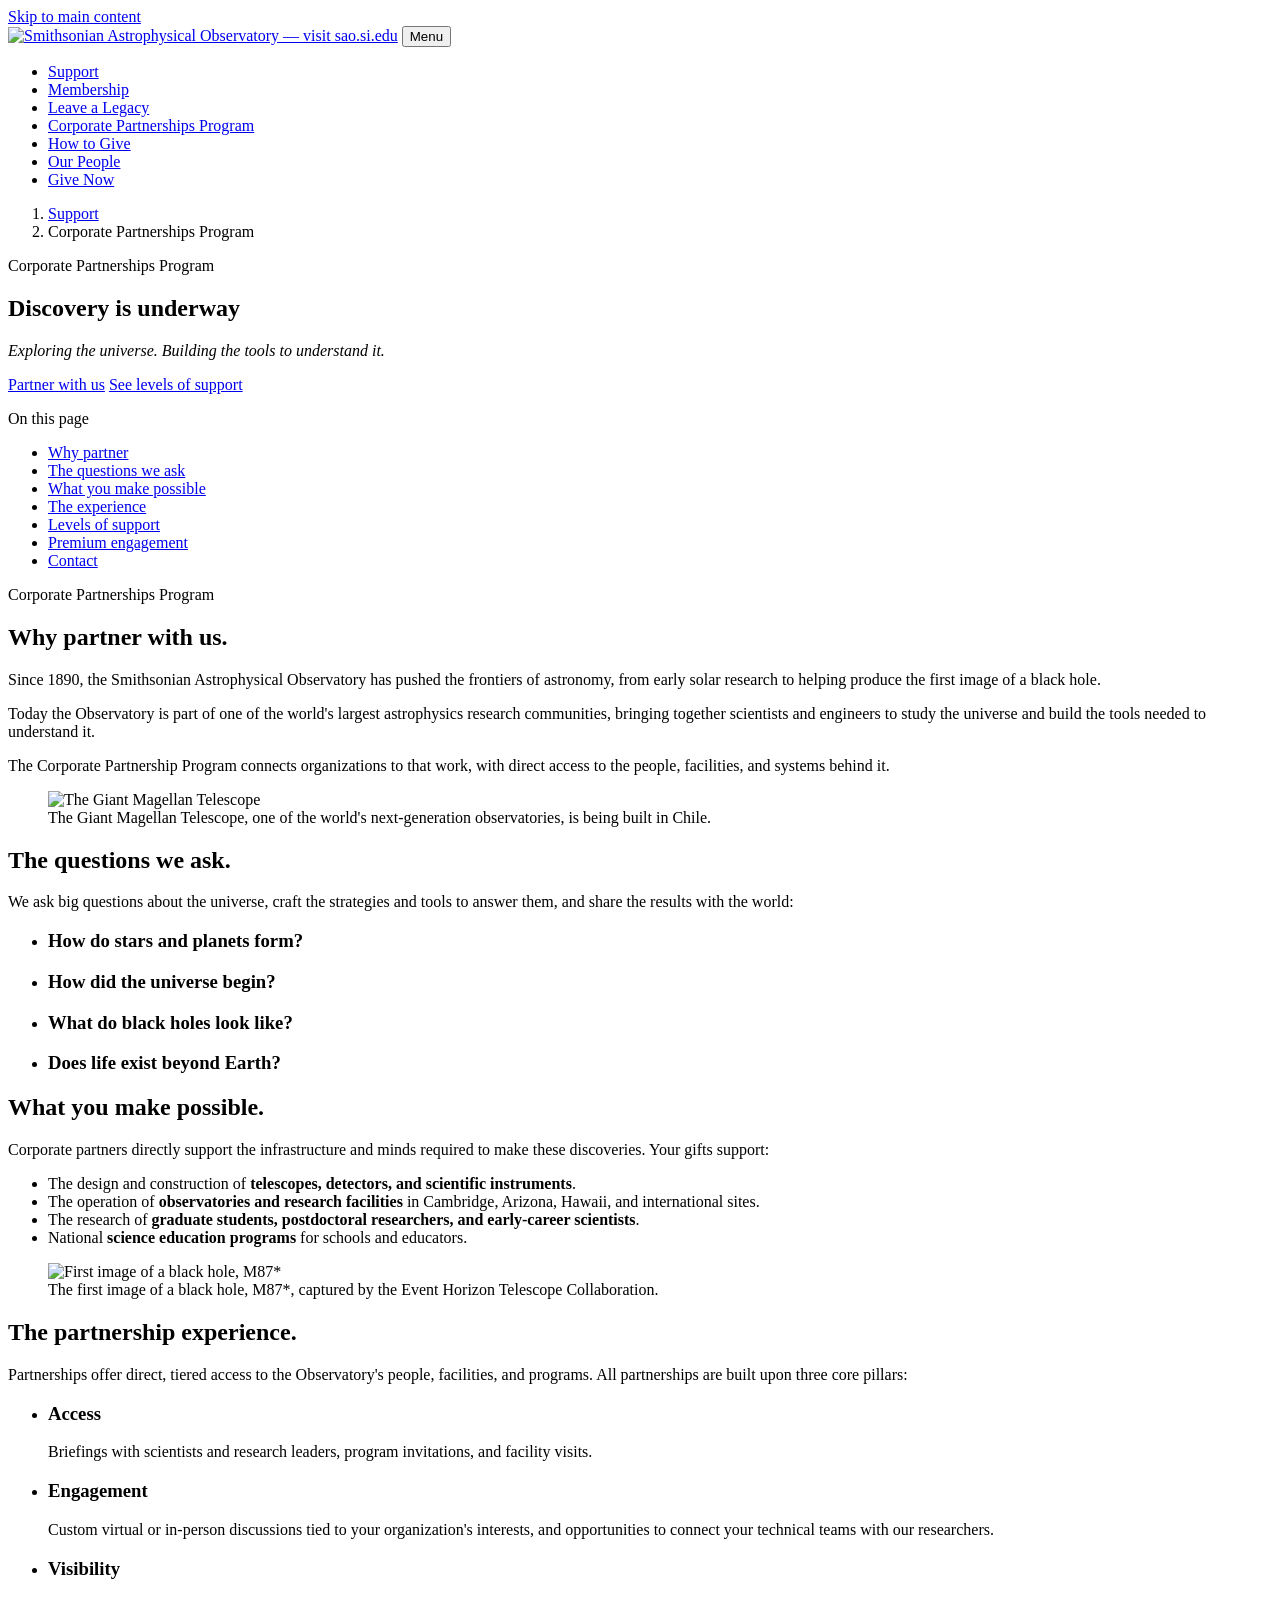
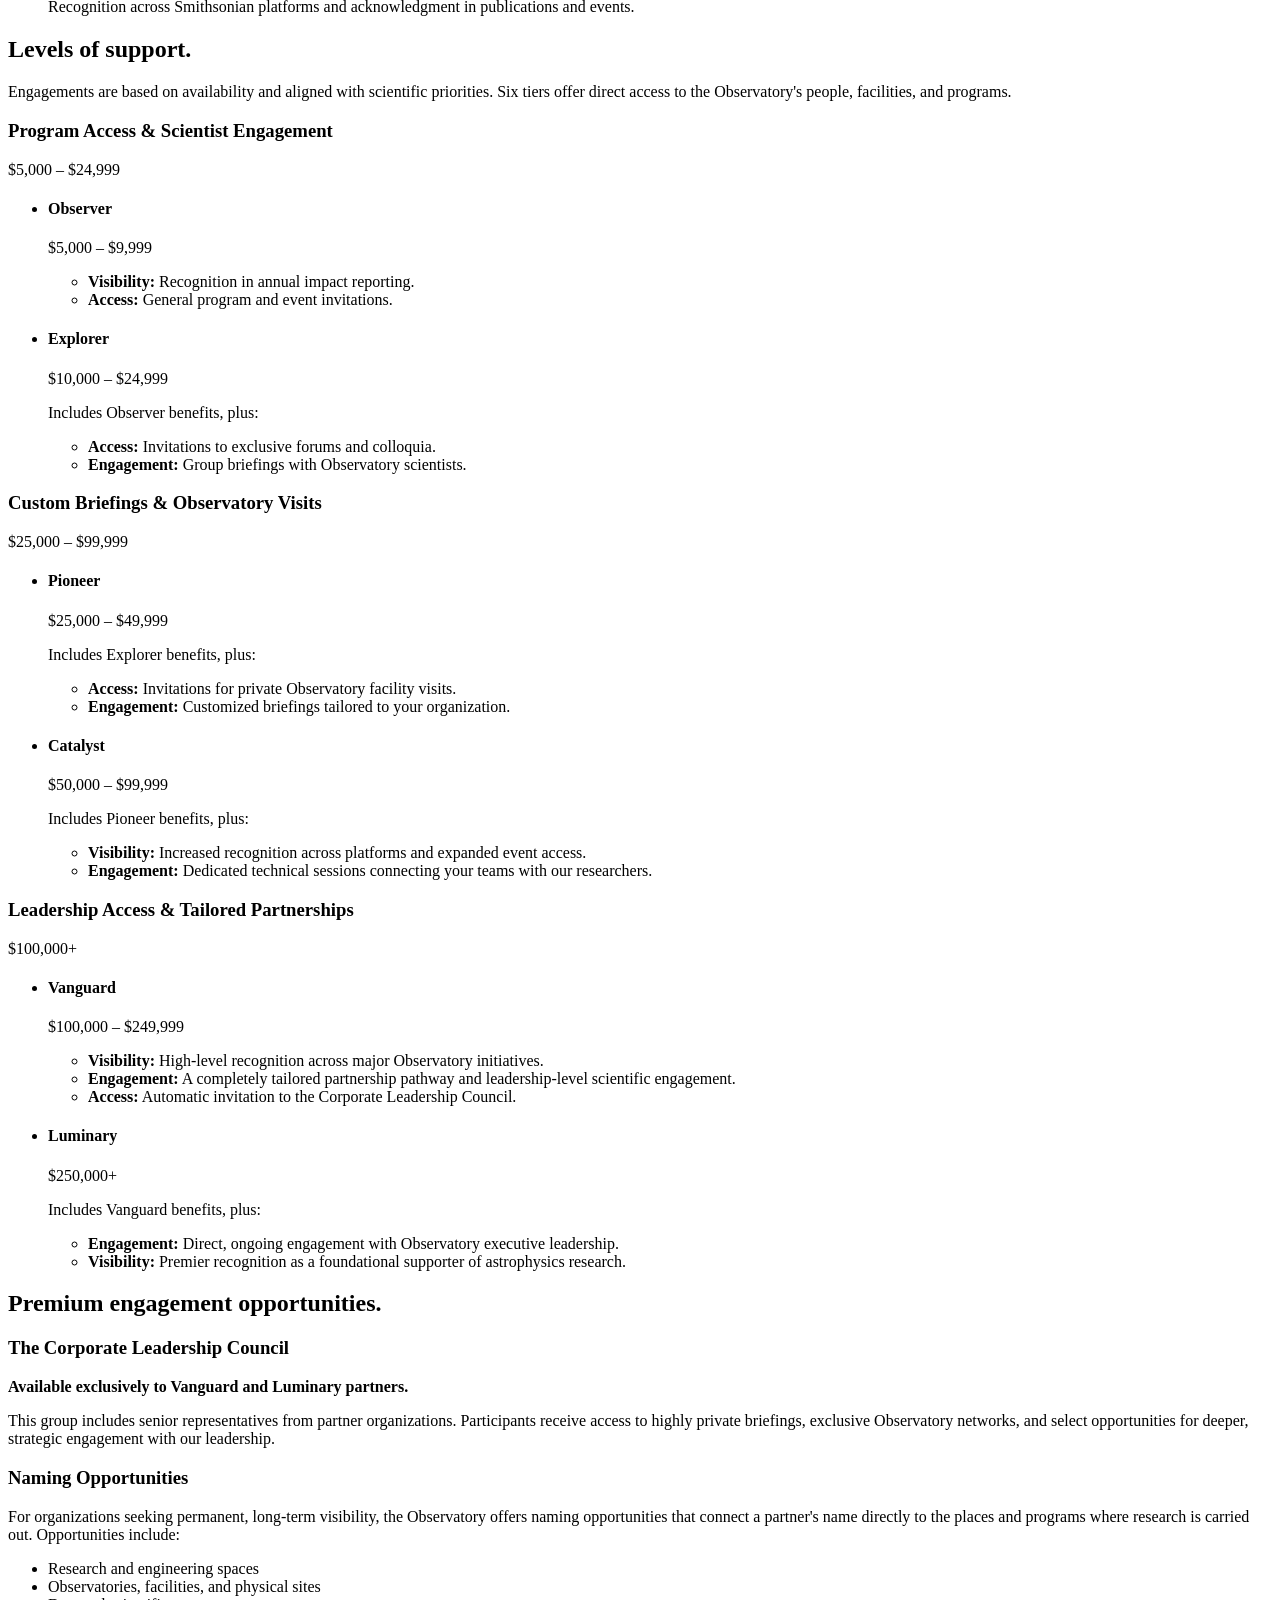
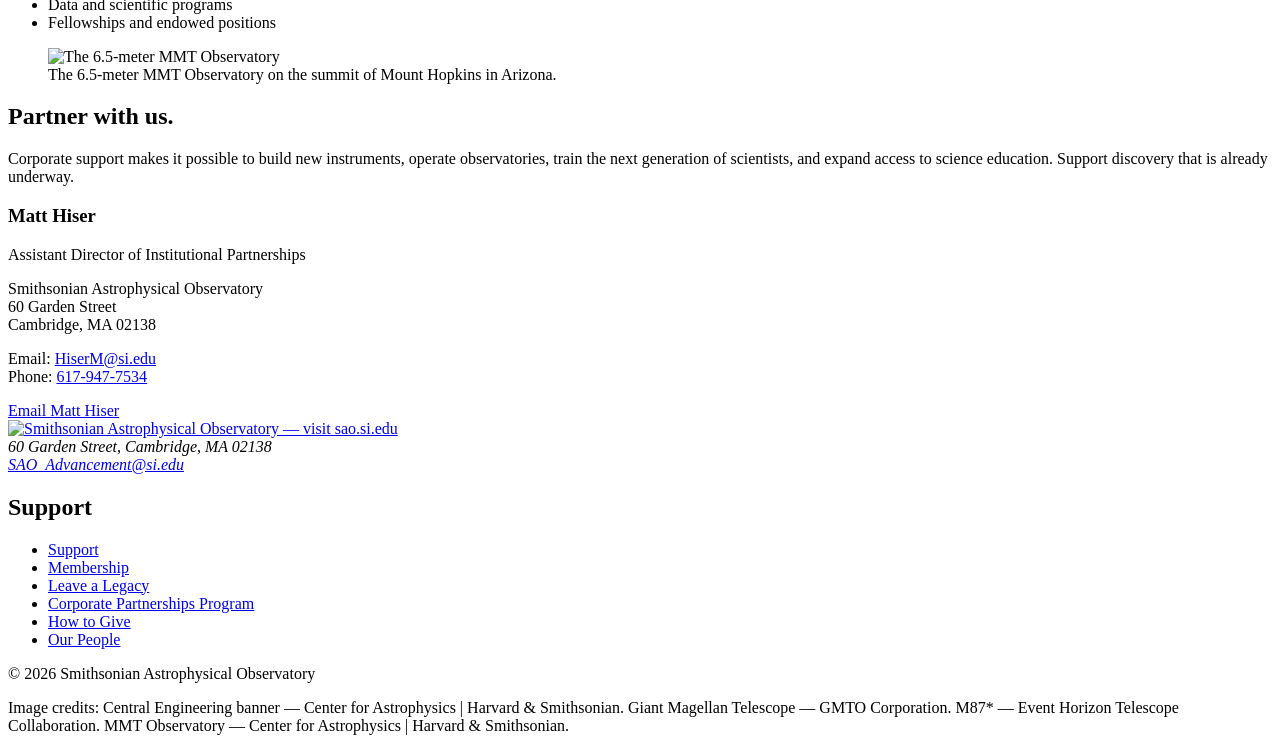
==== corporate-partnerships-program.html @ 472692b6 "Add files via upload" ====
<!DOCTYPE html>
<html lang="en">
<head>
<meta charset="UTF-8">
<meta name="viewport" content="width=device-width, initial-scale=1">
<title>Corporate Partnerships Program — Smithsonian Astrophysical Observatory</title>
<meta name="description" content="The Corporate Partnerships Program at the Smithsonian Astrophysical Observatory: why partner, what partners make possible, six levels of support, premium engagement, and who to contact.">
<meta property="og:title" content="Corporate Partnerships Program — Smithsonian Astrophysical Observatory">
<meta property="og:description" content="The Corporate Partnerships Program at the Smithsonian Astrophysical Observatory: why partner, what partners make possible, six levels of support, premium engagement, and who to contact.">
<meta property="og:type" content="website">
<meta property="og:image" content="assets/images/central-engineering.jpg">
<meta name="twitter:card" content="summary_large_image">
<meta name="theme-color" content="#0b1424">
<link rel="icon" href="assets/favicon.svg" type="image/svg+xml">
<link rel="preload" href="assets/fonts/libre-franklin-latin-800-normal.woff2" as="font" type="font/woff2" crossorigin>
<link rel="preload" href="assets/fonts/source-serif-4-latin-400-normal.woff2" as="font" type="font/woff2" crossorigin>
<link rel="stylesheet" href="assets/css/site.css?v=20261120">
<script>document.documentElement.classList.add('js');</script>
</head>
<body>
<a class="skip-link" href="#main">Skip to main content</a>

<header class="site-header">
  <div class="wrap">
    <a class="brand" href="https://sao.si.edu"><img src="assets/images/logo.jpg" alt="Smithsonian Astrophysical Observatory — visit sao.si.edu" width="139" height="30"></a>
    <button type="button" class="menu-toggle" aria-expanded="false" aria-controls="primary-nav"><span class="bars" aria-hidden="true"></span>Menu</button>
    <nav class="primary-nav" id="primary-nav" aria-label="Main">
      <ul>
        <li><a href="support.html">Support</a></li>
        <li><a href="membership.html">Membership</a></li>
        <li><a href="leave-a-legacy.html">Leave a Legacy</a></li>
        <li><a href="corporate-partnerships-program.html" aria-current="page">Corporate Partnerships Program</a></li>
        <li><a href="ways-to-give.html">How to Give</a></li>
        <li><a href="our-people.html">Our People</a></li>
        <li><a class="nav-give" href="https://www.cfa.harvard.edu/?form=FUNGQVTAAKL">Give Now</a></li>
      </ul>
    </nav>
  </div>
</header>

<main id="main" class="light-main tight-sections" tabindex="-1">
<section class="banner" aria-labelledby="page-title" style="background-image:url('assets/images/central-engineering.jpg');">
  <div class="wrap">
    <nav class="breadcrumb" aria-label="Breadcrumb">
      <ol>
        <li><a href="support.html">Support</a></li>
        <li><span aria-current="page">Corporate Partnerships Program</span></li>
      </ol>
    </nav>
    <p class="eyebrow" style="margin-top:14px;">Corporate Partnerships Program</p>
    <h1 id="page-title">Discovery is underway</h1>
    <p class="lede"><em>Exploring the universe. Building the tools to understand it.</em></p>
    <div class="actions">
      <a class="btn btn-gold" href="#contact">Partner with us</a>
      <a class="btn btn-ghost" href="#levels">See levels of support</a>
    </div>
  </div>
</section>

<nav class="jump light" aria-label="On this page">
  <div class="wrap">
    <p class="jump-label">On this page</p>
    <ul>
      <li><a href="#why">Why partner</a></li>
      <li><a href="#questions">The questions we ask</a></li>
      <li><a href="#impact">What you make possible</a></li>
      <li><a href="#experience">The experience</a></li>
      <li><a href="#levels">Levels of support</a></li>
      <li><a href="#premium">Premium engagement</a></li>
      <li><a href="#contact">Contact</a></li>
    </ul>
  </div>
</nav>

<section class="section light" id="why" aria-labelledby="why-title">
  <div class="wrap split">
    <div>
      <p class="eyebrow">Corporate Partnerships Program</p>
      <h2 id="why-title" class="h2">Why partner with us.</h2>
      <div class="prose" style="margin-top:18px;">
        <p>Since 1890, the Smithsonian Astrophysical Observatory has pushed the frontiers of astronomy, from early solar research to helping produce the first image of a black hole.</p>
        <p>Today the Observatory is part of one of the world's largest astrophysics research communities, bringing together scientists and engineers to study the universe and build the tools needed to understand it.</p>
        <p>The Corporate Partnership Program connects organizations to that work, with direct access to the people, facilities, and systems behind it.</p>
      </div>
    </div>
    <figure>
      <img src="assets/images/The%20Giant%20Magellan%20Telescope.jpg" alt="The Giant Magellan Telescope" width="512" height="288" loading="lazy">
      <figcaption>The Giant Magellan Telescope, one of the world's next-generation observatories, is being built in Chile.</figcaption>
    </figure>
  </div>
</section>

<section class="section light" id="questions" aria-labelledby="questions-title">
  <div class="wrap">
    <div class="section-head">
      <h2 id="questions-title">The questions we ask.</h2>
      <p>We ask big questions about the universe, craft the strategies and tools to answer them, and share the results with the world:</p>
    </div>
    <ul class="cards questions">
      <li class="card"><h3>How do stars and planets form?</h3></li>
      <li class="card"><h3>How did the universe begin?</h3></li>
      <li class="card"><h3>What do black holes look like?</h3></li>
      <li class="card"><h3>Does life exist beyond Earth?</h3></li>
    </ul>
  </div>
</section>

<section class="section light" id="impact" aria-labelledby="impact-title">
  <div class="wrap split">
    <div>
      <h2 id="impact-title" class="h2">What you make possible.</h2>
      <div class="prose" style="margin-top:18px;"><p>Corporate partners directly support the infrastructure and minds required to make these discoveries. Your gifts support:</p></div>
      <ul class="spark-list">
        <li>The design and construction of <strong>telescopes, detectors, and scientific instruments</strong>.</li>
        <li>The operation of <strong>observatories and research facilities</strong> in Cambridge, Arizona, Hawaii, and international sites.</li>
        <li>The research of <strong>graduate students, postdoctoral researchers, and early-career scientists</strong>.</li>
        <li>National <strong>science education programs</strong> for schools and educators.</li>
      </ul>
    </div>
    <figure>
      <img src="assets/images/First%20image%20of%20a%20black%20hole%20%28M87%29.jpg" alt="First image of a black hole, M87*" width="330" height="330" loading="lazy">
      <figcaption>The first image of a black hole, M87*, captured by the Event Horizon Telescope Collaboration.</figcaption>
    </figure>
  </div>
</section>

<section class="section light" id="experience" aria-labelledby="exp-title">
  <div class="wrap">
    <div class="section-head">
      <h2 id="exp-title">The partnership experience.</h2>
      <p>Partnerships offer direct, tiered access to the Observatory's people, facilities, and programs. All partnerships are built upon three core pillars:</p>
    </div>
    <ul class="cards">
      <li class="card"><h3>Access</h3><p>Briefings with scientists and research leaders, program invitations, and facility visits.</p></li>
      <li class="card"><h3>Engagement</h3><p>Custom virtual or in-person discussions tied to your organization's interests, and opportunities to connect your technical teams with our researchers.</p></li>
      <li class="card"><h3>Visibility</h3><p>Recognition across Smithsonian platforms and acknowledgment in publications and events.</p></li>
    </ul>
  </div>
</section>

<section class="section light" id="levels" aria-labelledby="levels-title">
  <div class="wrap">
    <div class="section-head">
      <h2 id="levels-title">Levels of support.</h2>
      <p>Engagements are based on availability and aligned with scientific priorities. Six tiers offer direct access to the Observatory's people, facilities, and programs.</p>
    </div>

    <div class="band">
      <h3>Program Access &amp; Scientist Engagement</h3>
      <span class="range">$5,000 – $24,999</span>
      <ul class="tiers">
        <li class="tier">
          <h4>Observer</h4>
          <p class="price">$5,000 – $9,999</p>
          <ul>
            <li><strong>Visibility:</strong> Recognition in annual impact reporting.</li>
            <li><strong>Access:</strong> General program and event invitations.</li>
          </ul>
        </li>
        <li class="tier">
          <h4>Explorer</h4>
          <p class="price">$10,000 – $24,999</p>
          <p class="includes">Includes Observer benefits, plus:</p>
          <ul>
            <li><strong>Access:</strong> Invitations to exclusive forums and colloquia.</li>
            <li><strong>Engagement:</strong> Group briefings with Observatory scientists.</li>
          </ul>
        </li>
      </ul>
    </div>

    <div class="band">
      <h3>Custom Briefings &amp; Observatory Visits</h3>
      <span class="range">$25,000 – $99,999</span>
      <ul class="tiers">
        <li class="tier">
          <h4>Pioneer</h4>
          <p class="price">$25,000 – $49,999</p>
          <p class="includes">Includes Explorer benefits, plus:</p>
          <ul>
            <li><strong>Access:</strong> Invitations for private Observatory facility visits.</li>
            <li><strong>Engagement:</strong> Customized briefings tailored to your organization.</li>
          </ul>
        </li>
        <li class="tier">
          <h4>Catalyst</h4>
          <p class="price">$50,000 – $99,999</p>
          <p class="includes">Includes Pioneer benefits, plus:</p>
          <ul>
            <li><strong>Visibility:</strong> Increased recognition across platforms and expanded event access.</li>
            <li><strong>Engagement:</strong> Dedicated technical sessions connecting your teams with our researchers.</li>
          </ul>
        </li>
      </ul>
    </div>

    <div class="band">
      <h3>Leadership Access &amp; Tailored Partnerships</h3>
      <span class="range">$100,000+</span>
      <ul class="tiers">
        <li class="tier">
          <h4>Vanguard</h4>
          <p class="price">$100,000 – $249,999</p>
          <ul>
            <li><strong>Visibility:</strong> High-level recognition across major Observatory initiatives.</li>
            <li><strong>Engagement:</strong> A completely tailored partnership pathway and leadership-level scientific engagement.</li>
            <li><strong>Access:</strong> Automatic invitation to the Corporate Leadership Council.</li>
          </ul>
        </li>
        <li class="tier">
          <h4>Luminary</h4>
          <p class="price">$250,000+</p>
          <p class="includes">Includes Vanguard benefits, plus:</p>
          <ul>
            <li><strong>Engagement:</strong> Direct, ongoing engagement with Observatory executive leadership.</li>
            <li><strong>Visibility:</strong> Premier recognition as a foundational supporter of astrophysics research.</li>
          </ul>
        </li>
      </ul>
    </div>
  </div>
</section>

<section class="section light" id="premium" aria-labelledby="premium-title">
  <div class="wrap split">
    <div>
      <h2 id="premium-title" class="h2">Premium engagement opportunities.</h2>

      <h3 class="sub">The Corporate Leadership Council</h3>
      <div class="prose">
        <p><strong>Available exclusively to Vanguard and Luminary partners.</strong></p>
        <p>This group includes senior representatives from partner organizations. Participants receive access to highly private briefings, exclusive Observatory networks, and select opportunities for deeper, strategic engagement with our leadership.</p>
      </div>

      <h3 class="sub">Naming Opportunities</h3>
      <div class="prose"><p>For organizations seeking permanent, long-term visibility, the Observatory offers naming opportunities that connect a partner's name directly to the places and programs where research is carried out. Opportunities include:</p></div>
      <ul class="spark-list">
        <li>Research and engineering spaces</li>
        <li>Observatories, facilities, and physical sites</li>
        <li>Data and scientific programs</li>
        <li>Fellowships and endowed positions</li>
      </ul>
    </div>
    <figure>
      <img src="assets/images/6.5-meter%20MMT%20Observatory.jpg" alt="The 6.5-meter MMT Observatory" width="330" height="330" loading="lazy">
      <figcaption>The 6.5-meter MMT Observatory on the summit of Mount Hopkins in Arizona.</figcaption>
    </figure>
  </div>
</section>

<section class="section light" id="contact" aria-labelledby="contact-title">
  <div class="wrap">
    <div class="section-head">
      <h2 id="contact-title">Partner with us.</h2>
      <p>Corporate support makes it possible to build new instruments, operate observatories, train the next generation of scientists, and expand access to science education. Support discovery that is already underway.</p>
    </div>
    <div class="contact" style="max-width:560px;">
      <h3>Matt Hiser</h3>
      <p class="role">Assistant Director of Institutional Partnerships</p>
      <p>Smithsonian Astrophysical Observatory<br>60 Garden Street<br>Cambridge, MA 02138</p>
      <p style="margin-top:12px;">
        Email: <a href="mailto:HiserM@si.edu">HiserM@si.edu</a><br>
        Phone: <a href="tel:+16179477534">617-947-7534</a>
      </p>
    </div>
    <div class="actions">
      <a class="btn btn-gold" href="mailto:HiserM@si.edu?subject=Corporate%20Partnerships%20Program%20inquiry">Email Matt Hiser</a>
    </div>
  </div>
</section>
</main>

<footer class="site-footer">
  <div class="wrap">
    <div class="foot-top">
      <div class="foot-brand">
        <a class="brand" href="https://sao.si.edu"><img src="assets/images/logo.jpg" alt="Smithsonian Astrophysical Observatory — visit sao.si.edu" width="167" height="36"></a>
        <address>
          60 Garden Street, Cambridge, MA 02138<br>
          <a href="mailto:SAO_Advancement@si.edu">SAO_Advancement@si.edu</a>
        </address>
      </div>
      <nav class="foot-nav" aria-label="Support">
        <h2 class="sr-only">Support</h2>
        <ul>
          <li><a href="support.html">Support</a></li>
          <li><a href="membership.html">Membership</a></li>
          <li><a href="leave-a-legacy.html">Leave a Legacy</a></li>
          <li><a href="corporate-partnerships-program.html">Corporate Partnerships Program</a></li>
          <li><a href="ways-to-give.html">How to Give</a></li>
          <li><a href="our-people.html">Our People</a></li>
        </ul>
      </nav>
    </div>
    <div class="foot-bottom">
      <p>&copy; 2026 Smithsonian Astrophysical Observatory</p>
    </div>
    <p class="credits">Image credits: Central Engineering banner — Center for Astrophysics | Harvard &amp; Smithsonian. Giant Magellan Telescope — GMTO Corporation. M87* — Event Horizon Telescope Collaboration. MMT Observatory — Center for Astrophysics | Harvard &amp; Smithsonian.</p>
  </div>
</footer>

<script src="assets/js/site.js?v=20261120" defer></script>
</body>
</html>
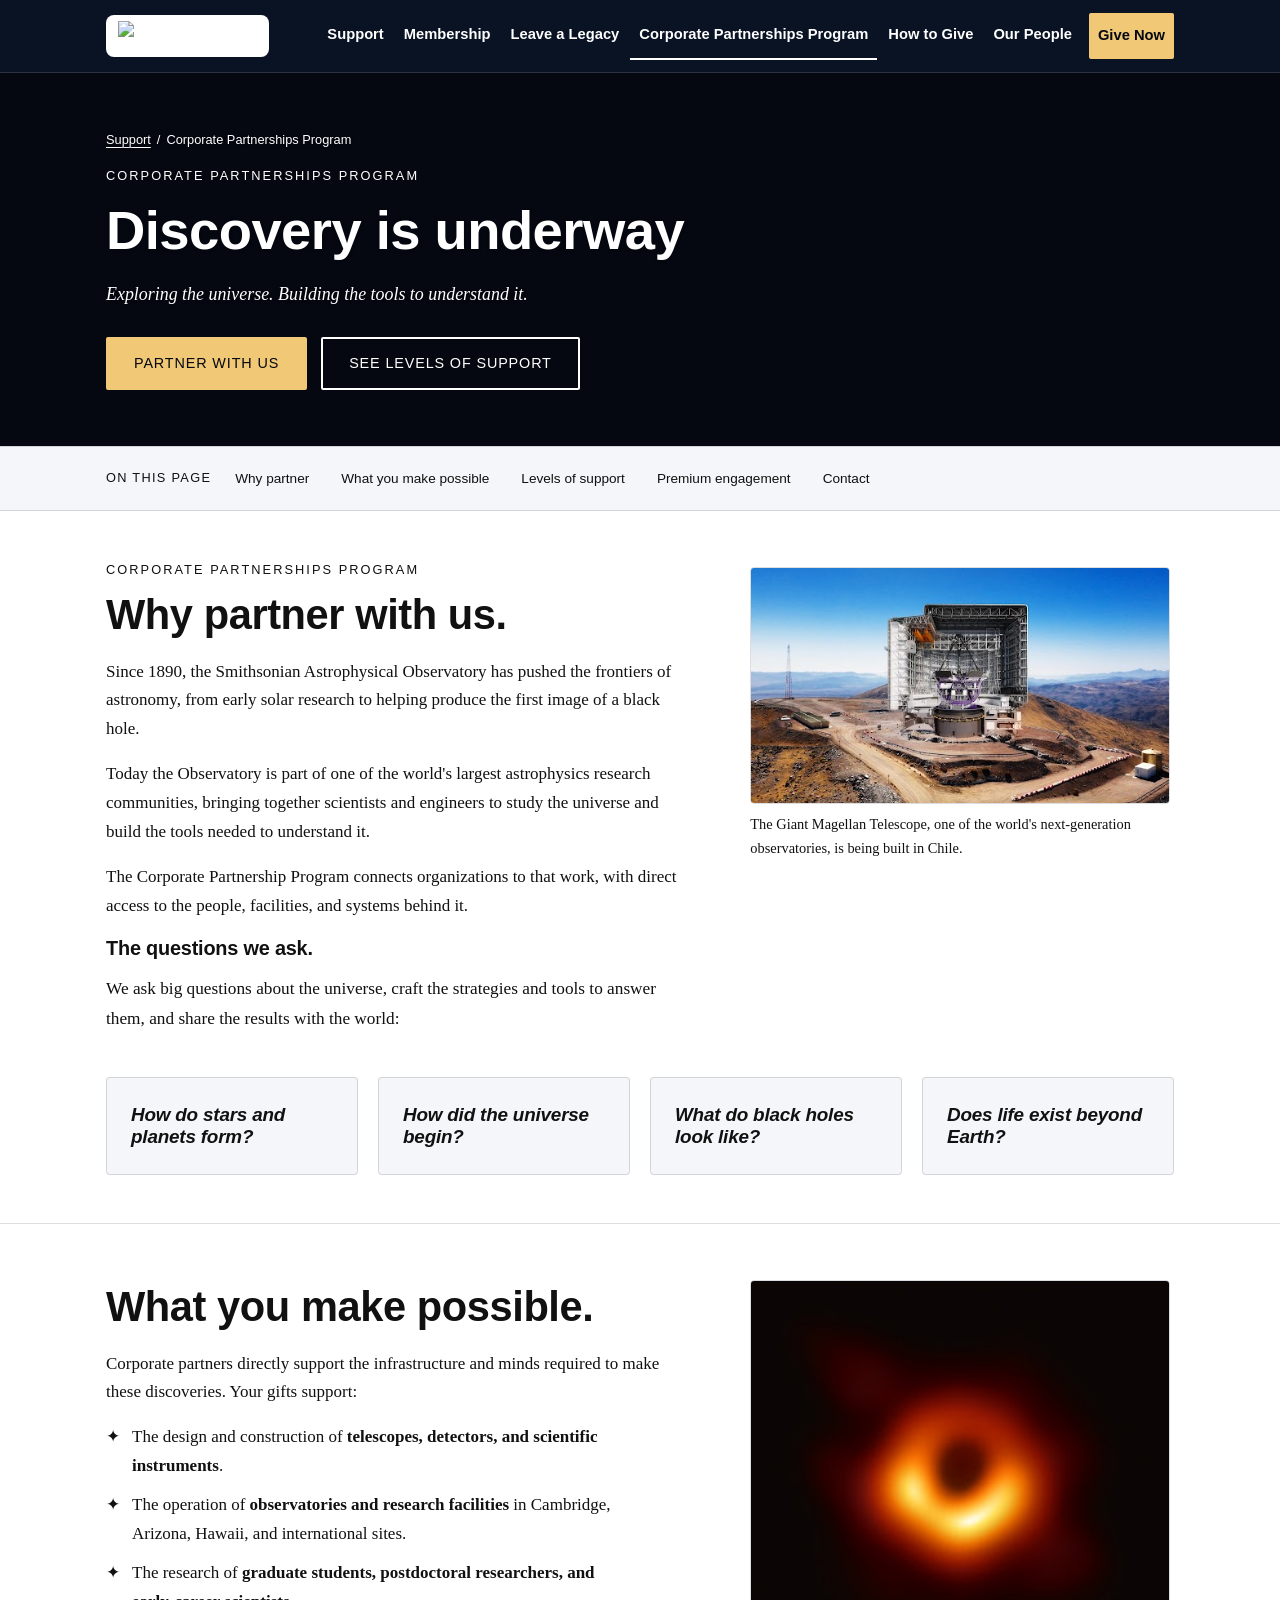
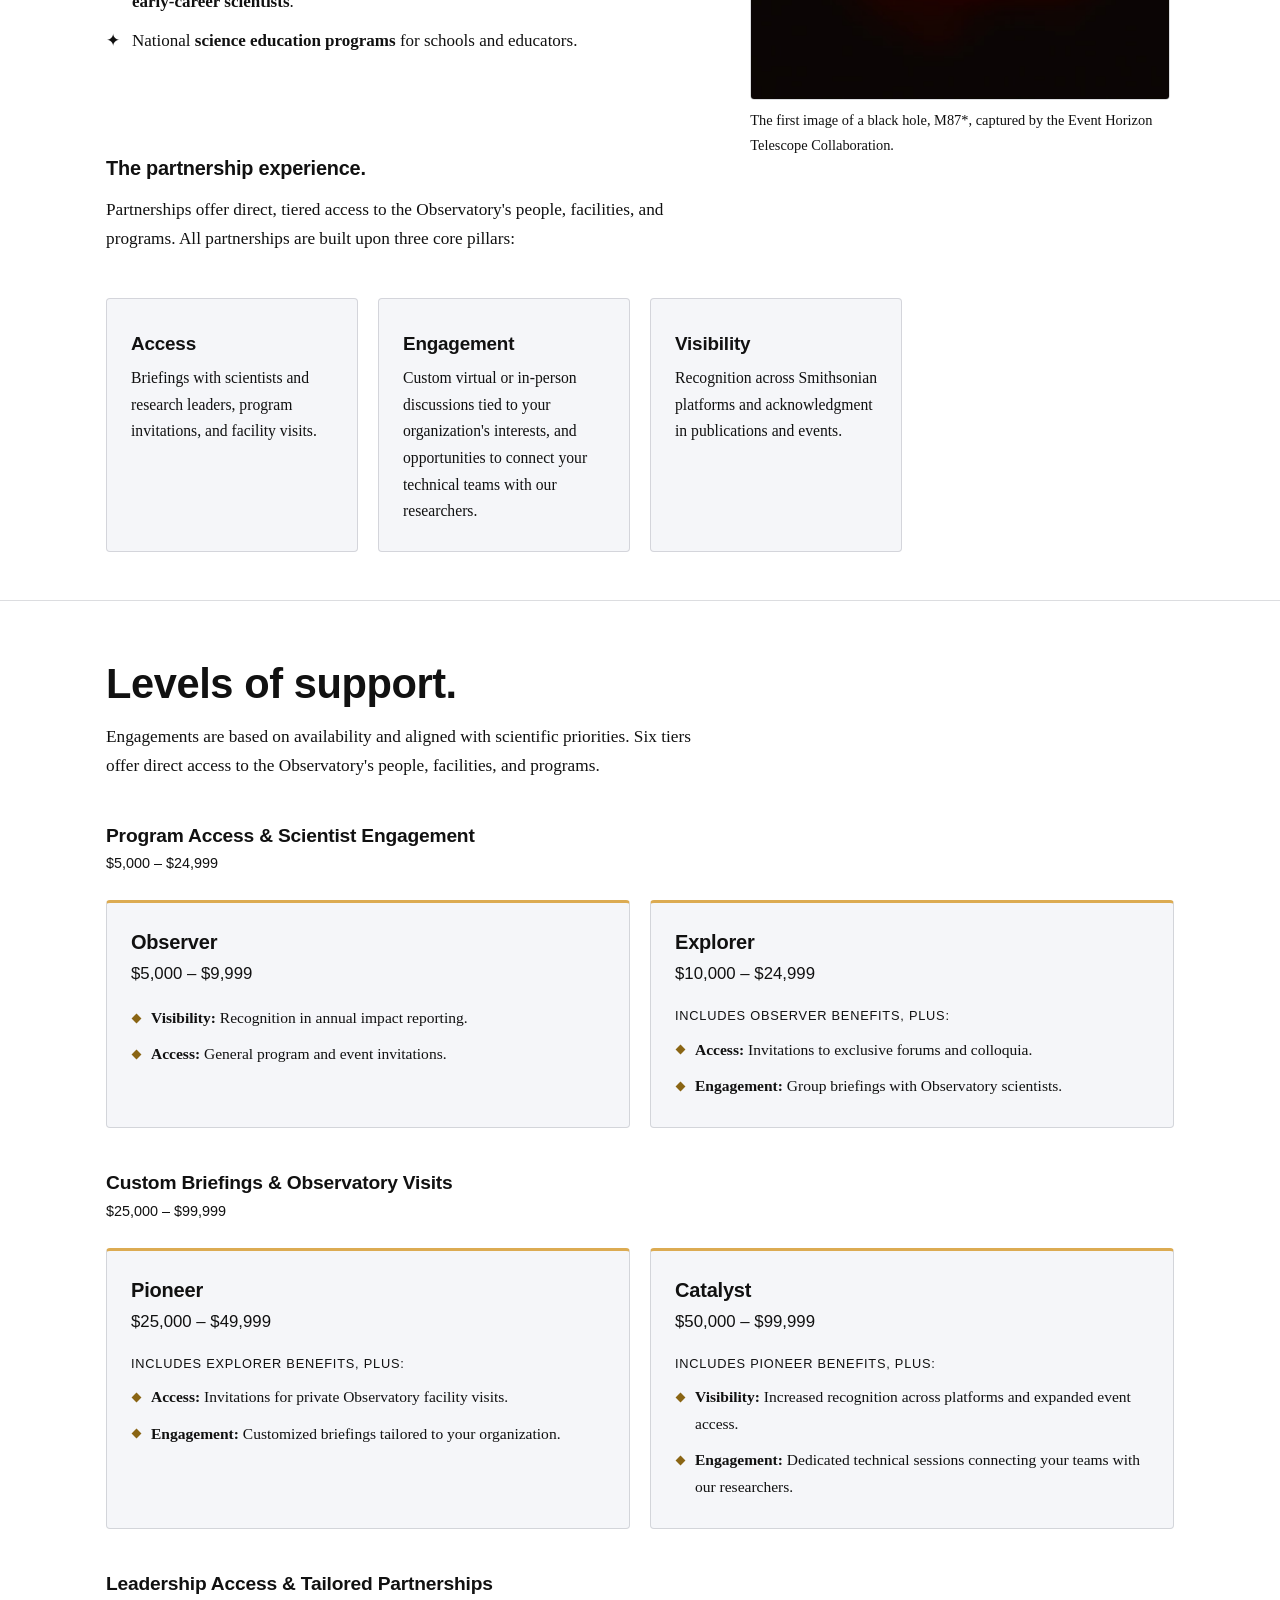
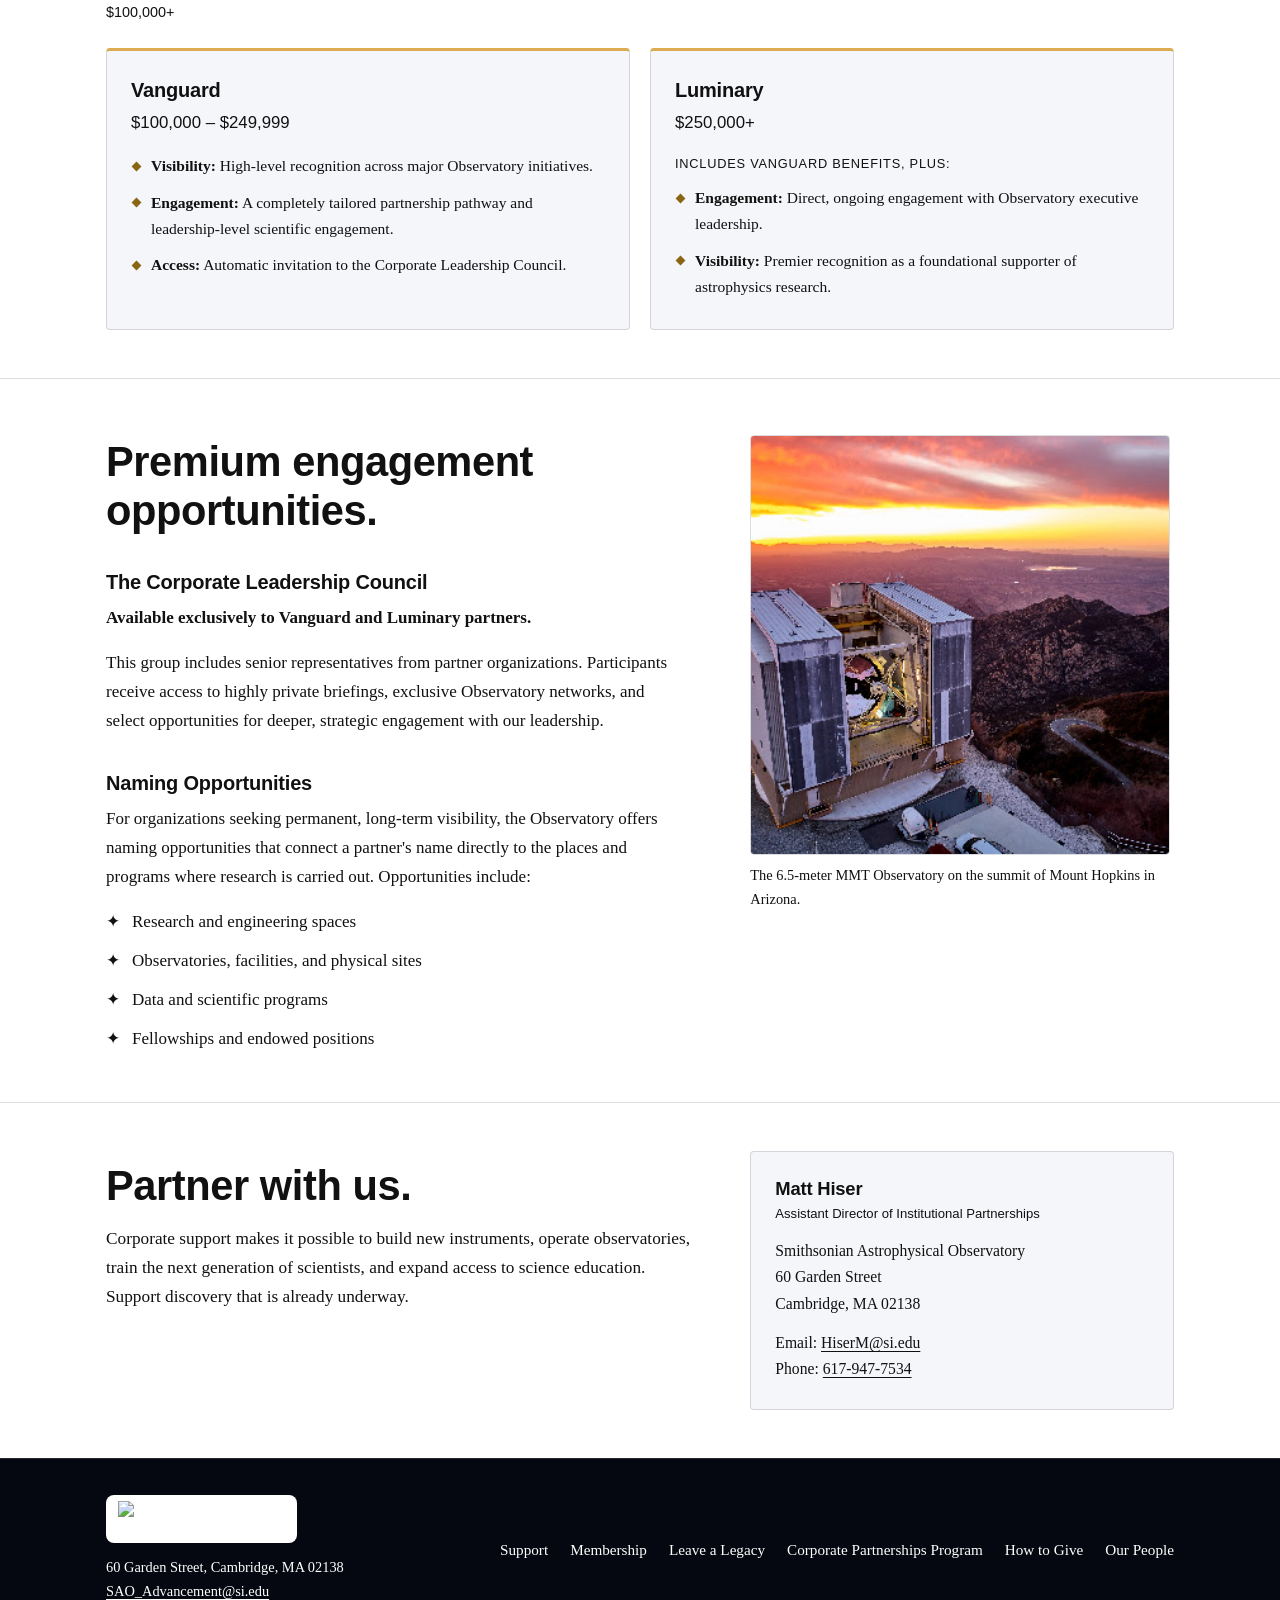
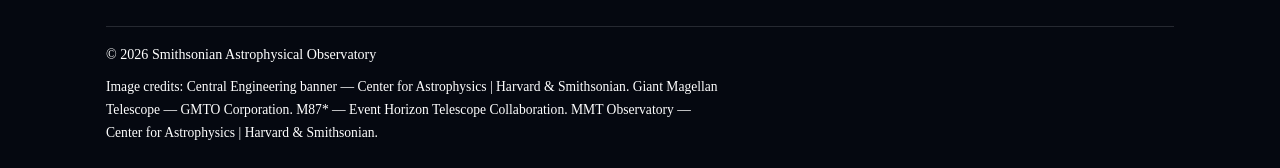
==== commit 3199d3b3: "Add files via upload" ====
--- a/corporate-partnerships-program.html
+++ b/corporate-partnerships-program.html
@@ -14,7 +14,7 @@
 <link rel="icon" href="assets/favicon.svg" type="image/svg+xml">
 <link rel="preload" href="assets/fonts/libre-franklin-latin-800-normal.woff2" as="font" type="font/woff2" crossorigin>
 <link rel="preload" href="assets/fonts/source-serif-4-latin-400-normal.woff2" as="font" type="font/woff2" crossorigin>
-<link rel="stylesheet" href="assets/css/site.css?v=20261120">
+<link rel="stylesheet" href="assets/css/site.css?v=20261120b">
 <script>document.documentElement.classList.add('js');</script>
 </head>
 <body>
@@ -38,7 +38,7 @@
   </div>
 </header>
 
-<main id="main" class="light-main tight-sections" tabindex="-1">
+<main id="main" class="light-main tight-sections cpp" tabindex="-1">
 <section class="banner" aria-labelledby="page-title" style="background-image:url('assets/images/central-engineering.jpg');">
   <div class="wrap">
     <nav class="breadcrumb" aria-label="Breadcrumb">
@@ -62,9 +62,7 @@
     <p class="jump-label">On this page</p>
     <ul>
       <li><a href="#why">Why partner</a></li>
-      <li><a href="#questions">The questions we ask</a></li>
       <li><a href="#impact">What you make possible</a></li>
-      <li><a href="#experience">The experience</a></li>
       <li><a href="#levels">Levels of support</a></li>
       <li><a href="#premium">Premium engagement</a></li>
       <li><a href="#contact">Contact</a></li>
@@ -88,12 +86,9 @@
       <figcaption>The Giant Magellan Telescope, one of the world's next-generation observatories, is being built in Chile.</figcaption>
     </figure>
   </div>
-</section>
-
-<section class="section light" id="questions" aria-labelledby="questions-title">
-  <div class="wrap">
+  <div class="wrap" id="questions">
     <div class="section-head">
-      <h2 id="questions-title">The questions we ask.</h2>
+      <h3 id="questions-title" class="sub-h">The questions we ask.</h3>
       <p>We ask big questions about the universe, craft the strategies and tools to answer them, and share the results with the world:</p>
     </div>
     <ul class="cards questions">
@@ -106,7 +101,7 @@
 </section>
 
 <section class="section light" id="impact" aria-labelledby="impact-title">
-  <div class="wrap split">
+  <div class="wrap split split-small">
     <div>
       <h2 id="impact-title" class="h2">What you make possible.</h2>
       <div class="prose" style="margin-top:18px;"><p>Corporate partners directly support the infrastructure and minds required to make these discoveries. Your gifts support:</p></div>
@@ -122,12 +117,9 @@
       <figcaption>The first image of a black hole, M87*, captured by the Event Horizon Telescope Collaboration.</figcaption>
     </figure>
   </div>
-</section>
-
-<section class="section light" id="experience" aria-labelledby="exp-title">
-  <div class="wrap">
+  <div class="wrap" id="experience">
     <div class="section-head">
-      <h2 id="exp-title">The partnership experience.</h2>
+      <h3 id="exp-title" class="sub-h">The partnership experience.</h3>
       <p>Partnerships offer direct, tiered access to the Observatory's people, facilities, and programs. All partnerships are built upon three core pillars:</p>
     </div>
     <ul class="cards">
@@ -249,12 +241,12 @@
 </section>
 
 <section class="section light" id="contact" aria-labelledby="contact-title">
-  <div class="wrap">
-    <div class="section-head">
+  <div class="wrap split contact-split">
+    <div class="section-head" style="margin-bottom:0;">
       <h2 id="contact-title">Partner with us.</h2>
       <p>Corporate support makes it possible to build new instruments, operate observatories, train the next generation of scientists, and expand access to science education. Support discovery that is already underway.</p>
     </div>
-    <div class="contact" style="max-width:560px;">
+    <div class="contact">
       <h3>Matt Hiser</h3>
       <p class="role">Assistant Director of Institutional Partnerships</p>
       <p>Smithsonian Astrophysical Observatory<br>60 Garden Street<br>Cambridge, MA 02138</p>
@@ -262,9 +254,6 @@
         Email: <a href="mailto:HiserM@si.edu">HiserM@si.edu</a><br>
         Phone: <a href="tel:+16179477534">617-947-7534</a>
       </p>
-    </div>
-    <div class="actions">
-      <a class="btn btn-gold" href="mailto:HiserM@si.edu?subject=Corporate%20Partnerships%20Program%20inquiry">Email Matt Hiser</a>
     </div>
   </div>
 </section>
--- a/assets/css/site.css
+++ b/assets/css/site.css
@@ -0,0 +1,421 @@
+/* ============================================================
+   SAO Advancement — shared stylesheet (v2, simplified layout)
+   One source of truth for every page on the site.
+   Accessibility target: WCAG 2.1 AA (ADA Title II / Section 508).
+   All text colours below meet 4.5:1 on every background they use.
+   ============================================================ */
+
+/* ---------- Self-hosted fonts (SIL OFL 1.1 — see assets/fonts/LICENSE.txt) ---------- */
+@font-face{font-family:'Libre Franklin'; src:url('../fonts/libre-franklin-latin-400-normal.woff2') format('woff2'); font-weight:400; font-style:normal; font-display:swap;}
+@font-face{font-family:'Libre Franklin'; src:url('../fonts/libre-franklin-latin-600-normal.woff2') format('woff2'); font-weight:600; font-style:normal; font-display:swap;}
+@font-face{font-family:'Libre Franklin'; src:url('../fonts/libre-franklin-latin-700-normal.woff2') format('woff2'); font-weight:700; font-style:normal; font-display:swap;}
+@font-face{font-family:'Libre Franklin'; src:url('../fonts/libre-franklin-latin-800-normal.woff2') format('woff2'); font-weight:800; font-style:normal; font-display:swap;}
+@font-face{font-family:'Source Serif 4'; src:url('../fonts/source-serif-4-latin-400-normal.woff2') format('woff2'); font-weight:400; font-style:normal; font-display:swap;}
+@font-face{font-family:'Source Serif 4'; src:url('../fonts/source-serif-4-latin-400-italic.woff2') format('woff2'); font-weight:400; font-style:italic; font-display:swap;}
+@font-face{font-family:'Source Serif 4'; src:url('../fonts/source-serif-4-latin-600-normal.woff2') format('woff2'); font-weight:600; font-style:normal; font-display:swap;}
+@font-face{font-family:'Source Serif 4'; src:url('../fonts/source-serif-4-latin-600-italic.woff2') format('woff2'); font-weight:600; font-style:italic; font-display:swap;}
+
+:root{
+  --bg-void:#050810;
+  --bg-navy:#0b1424;
+  --bg-navy-2:#111d33;
+  --ink:#eef1f7;          /* 15.9:1 on navy */
+  --ink-dim:#a9b5cb;      /*  8.9:1 on navy */
+  --ink-faint:#8d9ab2;    /*  6.5:1 on navy — was #66748d (3.9:1, failed AA) */
+  --gold:#dcab52;         /*  8.8:1 on navy */
+  --gold-bright:#f0c876;  /* 11.6:1 on navy */
+  --gold-dim:#7a622f;     /* decorative only — never used for text or control borders */
+  --line:rgba(238,241,247,0.14);
+  --display:'Libre Franklin', -apple-system, BlinkMacSystemFont, 'Segoe UI', Arial, sans-serif;
+  --body:'Source Serif 4', Georgia, 'Times New Roman', serif;
+  --mono:var(--display);
+  --radius:4px;
+}
+
+*{box-sizing:border-box; margin:0; padding:0;}
+html{-webkit-text-size-adjust:100%;}
+@media (prefers-reduced-motion: no-preference){ html{scroll-behavior:smooth;} }
+body{background:var(--bg-navy); color:var(--ink); font-family:var(--body); font-size:1.0625rem; line-height:1.7; overflow-x:hidden;}
+img,video{max-width:100%; height:auto; display:block;}
+h1,h2,h3,h4{font-family:var(--display); font-weight:800; letter-spacing:-0.01em; color:var(--ink); line-height:1.18;}
+p{max-width:68ch;}
+
+/* Links are underlined in body copy so they are not distinguished by colour alone (WCAG 1.4.1) */
+a{color:var(--gold-bright); text-decoration:underline; text-underline-offset:3px; text-decoration-thickness:1px;}
+a:hover{color:#fff;}
+:focus-visible{outline:3px solid var(--gold-bright); outline-offset:3px; border-radius:2px;}
+
+.sr-only{position:absolute !important; width:1px; height:1px; padding:0; margin:-1px; overflow:hidden; clip:rect(0,0,0,0); white-space:nowrap; border:0;}
+.wrap{max-width:1180px; margin:0 auto; padding:0 clamp(16px,5vw,56px);}
+.eyebrow{font-family:var(--mono); font-size:0.8rem; letter-spacing:0.16em; text-transform:uppercase; color:var(--gold); font-weight:500;}
+
+/* ---------- Skip link ---------- */
+.skip-link{position:absolute; left:12px; top:-100px; z-index:200; background:var(--gold-bright); color:var(--bg-void); font-family:var(--mono); font-size:0.85rem; font-weight:500; padding:12px 20px; text-decoration:none;}
+.skip-link:focus{top:12px; color:var(--bg-void);}
+
+/* ---------- Utility bar (Smithsonian) ---------- */
+.utility{background:var(--bg-void); border-bottom:1px solid var(--line); font-family:var(--mono); font-size:0.8rem;}
+.utility .wrap{display:flex; justify-content:space-between; align-items:center; gap:12px; min-height:40px; flex-wrap:wrap;}
+.utility a{color:var(--ink-dim); text-decoration:none; padding:8px 0; display:inline-block;}
+.utility a:hover{color:var(--gold-bright); text-decoration:underline;}
+.utility ul{list-style:none; display:flex; gap:20px; flex-wrap:wrap;}
+
+/* ---------- Site header ---------- */
+.site-header{position:sticky; top:0; z-index:100; background:rgba(11,20,36,0.97); border-bottom:1px solid var(--line);}
+.site-header .wrap{display:flex; align-items:center; justify-content:space-between; gap:20px; min-height:72px;}
+.brand{display:inline-flex; align-items:center; background:#fff; border-radius:8px; padding:6px 12px; text-decoration:none;}
+.brand img{height:30px; width:auto;}
+.primary-nav ul{list-style:none; display:flex; gap:clamp(4px,1.2vw,10px); align-items:center; flex-wrap:wrap;}
+.primary-nav a{display:block; font-family:var(--display); font-weight:600; font-size:0.95rem; color:var(--ink); text-decoration:none; padding:10px 12px; border-bottom:2px solid transparent;}
+.primary-nav a:hover{color:var(--gold-bright); border-bottom-color:var(--gold);}
+.primary-nav a[aria-current="page"]{color:var(--gold-bright); border-bottom-color:var(--gold-bright);}
+.primary-nav a.nav-give{background:var(--gold-bright); color:var(--bg-void); border-radius:2px; margin-left:6px; border-bottom:none;}
+.primary-nav a.nav-give:hover{background:#fff; color:var(--bg-void);}
+.menu-toggle{display:none; background:none; border:1px solid var(--gold); color:var(--ink); font-family:var(--mono); font-size:0.85rem; padding:10px 14px; border-radius:2px; cursor:pointer; min-height:44px;}
+.menu-toggle .bars{display:inline-block; width:16px; height:2px; background:currentColor; position:relative; vertical-align:middle; margin-right:8px;}
+.menu-toggle .bars::before,.menu-toggle .bars::after{content:""; position:absolute; left:0; width:16px; height:2px; background:currentColor;}
+.menu-toggle .bars::before{top:-5px;} .menu-toggle .bars::after{top:5px;}
+
+/* Collapsed nav only when JS is running, so the menu is never unreachable */
+@media (max-width:1000px){
+  .js .menu-toggle{display:inline-block;}
+  .js .primary-nav{display:none; position:absolute; left:0; right:0; top:100%; background:var(--bg-navy); border-bottom:1px solid var(--line); padding:8px clamp(16px,5vw,56px) 20px;}
+  .js .primary-nav.open{display:block;}
+  .js .primary-nav ul{flex-direction:column; align-items:stretch; gap:0;}
+  .js .primary-nav a{padding:14px 4px; border-bottom:1px solid var(--line);}
+  .js .primary-nav a.nav-give{margin:14px 0 0; text-align:center;}
+  .site-header .wrap{position:relative; flex-wrap:wrap;}
+}
+
+/* ---------- Home hero (video) ---------- */
+.hero{position:relative; min-height:clamp(460px,78vh,760px); display:flex; align-items:flex-end; overflow:hidden; background:var(--bg-void) center/cover no-repeat;}
+.hero video{position:absolute; inset:0; width:100%; height:100%; object-fit:cover;}
+.hero::after{content:""; position:absolute; inset:0; background:linear-gradient(180deg, rgba(5,8,16,0.55) 0%, rgba(5,8,16,0.82) 45%, rgba(11,20,36,0.97) 100%);}
+.hero .eyebrow{color:var(--gold-bright);}
+.hero h1,.hero .lede,.banner h1,.banner .lede,.banner .breadcrumb{text-shadow:0 1px 3px rgba(5,8,16,0.9);}
+.hero .wrap{position:relative; z-index:1; padding-top:80px; padding-bottom:clamp(48px,8vw,88px); width:100%;}
+.hero h1{font-size:clamp(2.4rem,6.4vw,4.6rem); line-height:1.04; max-width:16ch; margin-top:14px;}
+.hero h1 em{font-style:normal; color:var(--gold-bright);}
+.hero .lede{font-size:clamp(1.08rem,1.6vw,1.3rem); color:var(--ink); max-width:56ch; margin-top:22px;}
+.video-toggle{position:absolute; z-index:2; right:clamp(16px,4vw,40px); bottom:clamp(16px,3vw,28px); display:inline-flex; align-items:center; gap:8px; background:rgba(5,8,16,0.85); color:var(--ink); border:1px solid var(--ink-dim); border-radius:2px; padding:10px 14px; font-family:var(--mono); font-size:0.8rem; cursor:pointer; min-height:44px;}
+.video-toggle:hover{border-color:var(--gold-bright); color:var(--gold-bright);}
+.video-toggle svg{width:14px; height:14px; fill:currentColor;}
+
+/* ---------- Sub-page banner ---------- */
+.banner{position:relative; background:var(--bg-void) center/cover no-repeat;}
+.banner::after{content:""; position:absolute; inset:0; background:linear-gradient(90deg, rgba(5,8,16,0.93) 0%, rgba(5,8,16,0.85) 55%, rgba(5,8,16,0.55) 100%);}
+@media (max-width:820px){ .banner::after{background:rgba(5,8,16,0.88);} }
+.banner .breadcrumb ol,.banner .breadcrumb a{color:var(--ink);}
+.banner .wrap{position:relative; z-index:1; padding-top:clamp(48px,7vw,84px); padding-bottom:clamp(48px,7vw,84px);}
+.banner h1{font-size:clamp(2rem,4.6vw,3.4rem); max-width:20ch; margin-top:12px;}
+.banner .lede{color:var(--ink); max-width:60ch; margin-top:16px; font-size:clamp(1.02rem,1.4vw,1.18rem);}
+
+.breadcrumb ol{list-style:none; display:flex; flex-wrap:wrap; gap:6px; font-family:var(--mono); font-size:0.8rem; color:var(--ink-dim);}
+.breadcrumb li+li::before{content:"/"; margin-right:6px; color:var(--gold);}
+.breadcrumb a{color:var(--ink-dim);}
+.breadcrumb a:hover{color:var(--gold-bright);}
+
+/* ---------- Generic sections ---------- */
+.section{padding:clamp(56px,8vw,96px) 0;}
+.section.alt{background:var(--bg-void);}
+.section.tight{padding-top:clamp(32px,5vw,56px);}
+.section-head{max-width:760px; margin-bottom:clamp(28px,4vw,44px);}
+.section-head h2{font-size:clamp(1.75rem,3.4vw,2.6rem); margin-top:10px;}
+.section-head p{color:var(--ink-dim); margin-top:14px; font-size:1.08rem;}
+.prose p{color:var(--ink-dim); margin-bottom:16px;}
+.prose p strong{color:var(--ink);}
+h3.sub{font-size:1.25rem; margin:36px 0 10px;}
+
+/* ---------- Feature blocks (Hirshhorn-style alternating rows) ---------- */
+.features{display:flex; flex-direction:column; gap:clamp(48px,7vw,88px);}
+.feature{display:grid; grid-template-columns:1fr 1fr; gap:clamp(24px,5vw,64px); align-items:center;}
+.feature:nth-child(even) .feature-media{order:2;}
+.feature-media{aspect-ratio:4/3; overflow:hidden; border-radius:var(--radius); background:var(--bg-void); border:1px solid var(--line);}
+.feature-media img{width:100%; height:100%; object-fit:cover;}
+.feature-body h2{font-size:clamp(1.6rem,3vw,2.3rem); margin-top:10px;}
+.feature-body p{color:var(--ink-dim); margin-top:14px; font-size:1.06rem;}
+.feature-body .actions{margin-top:26px; display:flex; gap:14px; flex-wrap:wrap;}
+@media (max-width:820px){
+  .feature{grid-template-columns:1fr;}
+  .feature:nth-child(even) .feature-media{order:0;}
+}
+
+/* ---------- Spotlight (secondary feature with video) ---------- */
+.spotlight{display:grid; grid-template-columns:1.35fr 1fr; gap:clamp(24px,4vw,56px); align-items:start;}
+.spotlight video{width:100%; border-radius:var(--radius); border:1px solid var(--line); background:#000;}
+.spotlight h2{font-size:clamp(1.6rem,3vw,2.3rem); margin-top:10px;}
+.spotlight p{color:var(--ink-dim); margin-top:14px;}
+details.transcript{margin-top:14px; border:1px solid var(--line); border-radius:var(--radius); background:var(--bg-navy-2);}
+details.transcript summary{cursor:pointer; padding:12px 16px; font-family:var(--mono); font-size:0.85rem; color:var(--ink); min-height:44px; display:flex; align-items:center;}
+details.transcript summary:hover{color:var(--gold-bright);}
+details.transcript div{padding:0 16px 16px; color:var(--ink-dim); font-size:0.95rem;}
+@media (max-width:820px){ .spotlight{grid-template-columns:1fr;} }
+
+/* ---------- Card grid ---------- */
+.cards{list-style:none; display:grid; grid-template-columns:repeat(auto-fill, minmax(min(100%,250px),1fr)); gap:20px;}
+.card{background:var(--bg-navy-2); border:1px solid var(--line); border-radius:var(--radius); padding:26px 24px; display:flex; flex-direction:column;}
+.section.alt .card{background:var(--bg-navy);}
+.card .label{font-family:var(--mono); font-size:0.8rem; letter-spacing:0.08em; text-transform:uppercase; color:var(--gold);}
+.card h3{font-size:1.18rem; margin-top:8px;}
+.card p{color:var(--ink-dim); font-size:0.98rem; margin-top:10px;}
+.card .more{margin-top:auto; padding-top:18px; font-family:var(--mono); font-size:0.85rem;}
+a.card{text-decoration:none; color:inherit; height:100%;}
+a.card:hover{border-color:var(--gold-bright);}
+a.card:hover h3{color:var(--gold-bright);}
+
+/* ---------- Jump links (on-page navigation) ---------- */
+.jump{border-top:1px solid var(--line); border-bottom:1px solid var(--line); background:var(--bg-navy-2);}
+.jump .wrap{display:flex; flex-wrap:wrap; align-items:center;}
+.jump ul{list-style:none; display:flex; flex-wrap:wrap; gap:4px 8px; padding:10px 0;}
+.jump a{display:inline-block; padding:10px 12px; font-family:var(--mono); font-size:0.85rem; color:var(--ink); text-decoration:none; border-radius:2px;}
+.jump a:hover{background:var(--bg-navy); color:var(--gold-bright); text-decoration:underline;}
+.jump .jump-label{font-family:var(--mono); font-size:0.8rem; color:var(--ink-faint); padding:10px 12px 10px 0; text-transform:uppercase; letter-spacing:0.1em;}
+
+/* ---------- Tiers / levels ---------- */
+.tiers{list-style:none; display:grid; grid-template-columns:repeat(auto-fit, minmax(min(100%,260px),1fr)); gap:20px; margin-top:24px;}
+.tier{background:var(--bg-navy-2); border:1px solid var(--line); border-top:3px solid var(--gold); border-radius:var(--radius); padding:28px 24px; display:flex; flex-direction:column;}
+.section.alt .tier{background:var(--bg-navy);}
+.tier h3,.tier h4{font-size:1.25rem;}
+.tier .price{font-family:var(--mono); color:var(--gold-bright); font-size:1.05rem; margin:6px 0 16px;}
+.tier .includes{font-family:var(--mono); font-size:0.8rem; text-transform:uppercase; letter-spacing:0.06em; color:var(--ink-faint); margin-bottom:10px;}
+.tier ul{list-style:none; display:flex; flex-direction:column; gap:10px;}
+.tier li{color:var(--ink-dim); font-size:0.97rem; padding-left:20px; position:relative;}
+.tier li::before{content:""; position:absolute; left:2px; top:0.62em; width:7px; height:7px; background:var(--gold); transform:rotate(45deg);}
+.tier li strong{color:var(--ink);}
+.band{margin-top:44px;}
+.band:first-of-type{margin-top:0;}
+.band h3{font-size:1.2rem;}
+.band .range{font-family:var(--mono); font-size:0.9rem; color:var(--gold); margin-top:4px; display:block;}
+
+/* ---------- People ---------- */
+.people{list-style:none; display:grid; grid-template-columns:repeat(auto-fill, minmax(min(100%,210px),1fr)); gap:20px;}
+.person{background:var(--bg-navy-2); border:1px solid var(--line); border-radius:var(--radius); padding:22px 20px;}
+.section.alt .person{background:var(--bg-navy);}
+.portrait{width:72px; height:72px; border-radius:50%; overflow:hidden; background:var(--bg-void); border:1px solid var(--line); margin-bottom:14px; display:flex; align-items:center; justify-content:center; font-family:var(--display); font-weight:700; color:var(--gold-bright); font-size:1.15rem;}
+.portrait img{width:100%; height:100%; object-fit:cover;}
+.person h3{font-size:1.02rem;}
+.person .role{font-family:var(--mono); font-size:0.8rem; color:var(--gold); margin-top:4px; line-height:1.5;}
+.person .loc{font-size:0.92rem; color:var(--ink-dim); margin-top:2px;}
+.person p{font-size:0.95rem; color:var(--ink-dim); margin-top:10px;}
+.people.board .portrait{width:56px; height:56px; font-size:1rem;}
+
+/* ---------- Steps ---------- */
+ol.steps{list-style:none; counter-reset:step; max-width:70ch; margin-top:16px;}
+ol.steps li{counter-increment:step; position:relative; padding-left:52px; margin-bottom:22px; color:var(--ink-dim);}
+ol.steps li::before{content:counter(step); position:absolute; left:0; top:0; width:34px; height:34px; border:1px solid var(--gold); border-radius:50%; display:flex; align-items:center; justify-content:center; font-family:var(--mono); font-size:0.9rem; color:var(--gold-bright);}
+ol.steps .step-title{display:block; color:var(--ink); font-family:var(--display); font-weight:700; margin-bottom:2px;}
+
+/* ---------- Key/value data list ---------- */
+.datalist{border-top:1px solid var(--line); margin-top:18px; max-width:900px;}
+.datalist .row{display:grid; grid-template-columns:minmax(150px,240px) 1fr; gap:6px 28px; padding:14px 0; border-bottom:1px solid var(--line);}
+.datalist dt{font-family:var(--mono); font-size:0.82rem; letter-spacing:0.06em; text-transform:uppercase; color:var(--ink-faint);}
+.datalist dd{color:var(--ink-dim); overflow-wrap:anywhere;}
+@media (max-width:620px){ .datalist .row{grid-template-columns:1fr; gap:2px;} }
+.val{font-family:var(--mono); color:var(--ink); letter-spacing:0.02em; overflow-wrap:anywhere;}
+.note{display:block; margin-top:6px; font-size:0.92rem; color:var(--ink-faint); max-width:60ch;}
+.warn{display:block; margin-top:6px; font-size:0.92rem; color:var(--gold-bright); max-width:60ch;}
+.warn::before{content:"Important: "; font-weight:600;}
+
+/* Placeholder marker — internal draft content still awaiting confirmation */
+.tbd{font-family:var(--mono); font-size:0.85rem; color:var(--gold-bright); background:rgba(122,98,47,0.28); border:1px dashed var(--gold); border-radius:2px; padding:1px 6px;}
+.callout{border-left:4px solid var(--gold); background:var(--bg-navy-2); padding:18px 22px; margin:24px 0; max-width:72ch; border-radius:0 var(--radius) var(--radius) 0;}
+.section.alt .callout{background:var(--bg-navy);}
+.callout .callout-title{display:block; font-family:var(--mono); font-size:0.82rem; letter-spacing:0.1em; text-transform:uppercase; color:var(--gold-bright); margin-bottom:6px;}
+.callout p{color:var(--ink-dim); margin:0; max-width:none;}
+.callout p strong{color:var(--ink);}
+
+/* ---------- Method block ---------- */
+.method{padding-top:clamp(40px,6vw,64px); margin-top:clamp(40px,6vw,64px); border-top:1px solid var(--line); scroll-margin-top:90px;}
+.method:first-of-type{border-top:none; margin-top:0; padding-top:0;}
+.method h2{font-size:clamp(1.5rem,2.8vw,2.1rem); margin-top:6px;}
+.method > p.intro{color:var(--ink-dim); margin-top:12px; font-size:1.06rem;}
+[id]{scroll-margin-top:96px;}
+
+/* ---------- Contact ---------- */
+.contact{background:var(--bg-navy-2); border:1px solid var(--line); border-radius:var(--radius); padding:26px 24px;}
+.section.alt .contact{background:var(--bg-navy);}
+.contact h3{font-size:1.15rem;}
+.contact .role{font-family:var(--mono); font-size:0.82rem; color:var(--gold); margin:4px 0 12px;}
+.contact p{color:var(--ink-dim); font-size:0.98rem;}
+.contacts{list-style:none; display:grid; grid-template-columns:repeat(auto-fit, minmax(min(100%,300px),1fr)); gap:20px; margin-top:24px;}
+
+/* ---------- Image figure ---------- */
+.figure{margin:36px 0;}
+.figure img{width:100%; border-radius:var(--radius); border:1px solid var(--line);}
+.figure figcaption{font-size:0.92rem; color:var(--ink-faint); margin-top:10px;}
+
+/* ---------- Two-column text + image ---------- */
+.split{display:grid; grid-template-columns:1.4fr 1fr; gap:clamp(24px,4vw,56px); align-items:start;}
+.split img{border-radius:var(--radius); border:1px solid var(--line); width:100%;}
+.split figcaption{font-size:0.9rem; color:var(--ink-faint); margin-top:8px;}
+@media (max-width:820px){ .split{grid-template-columns:1fr;} }
+
+/* ---------- Quote ---------- */
+blockquote.pull{font-style:italic; font-size:clamp(1.3rem,2.4vw,1.75rem); color:var(--gold-bright); max-width:34ch; line-height:1.4; border-left:3px solid var(--gold); padding-left:22px;}
+blockquote.pull footer, blockquote.pull cite{display:block; font-family:var(--mono); font-style:normal; font-size:0.82rem; color:var(--ink-dim); margin-top:10px; background:none; padding:0;}
+
+/* ---------- Buttons (min 44×44 target size) ---------- */
+.btn{display:inline-flex; align-items:center; justify-content:center; min-height:48px; padding:12px 26px; font-family:var(--mono); font-size:0.9rem; font-weight:500; letter-spacing:0.06em; text-transform:uppercase; text-decoration:none; border-radius:2px; border:2px solid var(--gold-bright); transition:background-color .2s ease, color .2s ease;}
+.btn-gold{background:var(--gold-bright); color:var(--bg-void);}
+.btn-gold:hover{background:#fff; border-color:#fff; color:var(--bg-void);}
+.btn-ghost{background:transparent; color:var(--gold-bright);}
+.btn-ghost:hover{background:rgba(240,200,118,0.14); color:#fff;}
+.actions{display:flex; gap:14px; flex-wrap:wrap; margin-top:28px; align-items:center;}
+
+/* ---------- CTA band ---------- */
+.cta-band{background:var(--bg-navy-2); border-top:1px solid var(--line); border-bottom:1px solid var(--line);}
+.cta-band .wrap{display:flex; justify-content:space-between; align-items:center; gap:24px; flex-wrap:wrap; padding-top:40px; padding-bottom:40px;}
+.cta-band h2{font-size:clamp(1.4rem,2.6vw,1.9rem);}
+.cta-band p{color:var(--ink-dim); margin-top:6px;}
+
+/* ---------- Footer ---------- */
+.site-footer{background:var(--bg-void); padding:64px 0 36px; border-top:1px solid var(--line);}
+.foot-top{display:grid; grid-template-columns:1.2fr 2fr; gap:40px; padding-bottom:40px; border-bottom:1px solid var(--line);}
+.foot-brand .brand img{height:36px;}
+.foot-tag{font-style:italic; font-weight:600; font-size:1.3rem; color:var(--gold-bright); margin-top:16px; max-width:20ch;}
+.foot-brand address{font-style:normal; color:var(--ink-dim); margin-top:14px; font-size:0.95rem;}
+.foot-cols{display:grid; grid-template-columns:repeat(auto-fit, minmax(min(100%,160px),1fr)); gap:28px;}
+.foot-cols a,.foot-brand address a{overflow-wrap:anywhere;}
+.foot-cols h2{font-family:var(--mono); font-weight:500; font-size:0.8rem; letter-spacing:0.12em; text-transform:uppercase; color:var(--ink-faint); margin-bottom:10px;}
+.foot-cols ul{list-style:none; display:flex; flex-direction:column; gap:2px;}
+.foot-cols a{color:var(--ink-dim); text-decoration:none; font-size:0.95rem; display:inline-block; padding:5px 0;}
+.foot-cols a:hover{color:var(--gold-bright); text-decoration:underline;}
+.foot-bottom{padding-top:24px; display:flex; justify-content:space-between; gap:12px; flex-wrap:wrap; font-size:0.88rem; color:var(--ink-faint);}
+.foot-bottom a{color:var(--ink-dim);}
+.credits{font-size:0.85rem; color:var(--ink-faint); margin-top:18px; max-width:90ch;}
+@media (max-width:820px){ .foot-top{grid-template-columns:1fr;} }
+
+/* ---------- Light page body (white main content; header, banners and footer stay dark) ---------- */
+main.light-main{background:#fff;}
+.light{
+  --ink:#0b1424; --ink-dim:#3d4a60; --ink-faint:#5a667c;
+  --gold:#8a6514; --gold-bright:#8a6514;
+  --line:rgba(11,20,36,0.14); --bg-navy:#f5f6f9; --bg-navy-2:#f5f6f9; --bg-void:#fff;
+  background:#fff; color:var(--ink);
+}
+.light a:hover{color:#0b1424;}
+.light .btn-gold{background:#f0c876; border-color:#f0c876; color:#050810;}
+.light .btn-gold:hover{background:#0b1424; border-color:#0b1424; color:#fff;}
+.light .btn-ghost{color:#0b1424; border-color:#8a6514;}
+.light .btn-ghost:hover{background:rgba(138,101,20,0.10); color:#0b1424;}
+.light :focus-visible{outline-color:#8a6514;}
+.light .tier{border-top-color:#dcab52;}
+.light .tbd{background:rgba(220,171,82,0.16);}
+.section.light + .section.light{border-top:1px solid var(--line);}
+.jump.light{background:#f5f6f9;}
+.jump.light a:hover{background:#fff;}
+.cta-band.light{border-top:1px solid var(--line); border-bottom:none;}
+/* Six-item main nav: tighter spacing so Give Now stays on one line */
+@media (min-width:1001px){ .primary-nav ul{gap:2px;} .primary-nav a{padding:10px 9px; font-size:0.92rem;} .site-header .wrap{gap:12px;} }
+@media (min-width:1001px) and (max-width:1180px){ .primary-nav a{padding:10px 6px; font-size:0.86rem;} .primary-nav a.nav-give{margin-left:2px;} }
+/* Half the original space between sections, on every page */
+.section{padding:clamp(28px,4vw,48px) 0;}
+.section.tight{padding-top:clamp(16px,2.5vw,28px);}
+/* Our People: Advancement photos +3% then +50% (from 72px), Advisory Board photos +5% then +50% (from 56px) */
+.people:not(.board) .portrait{width:calc(72px * 1.03 * 1.5); height:calc(72px * 1.03 * 1.5); font-size:1.6rem;}
+.people.board .portrait{width:calc(56px * 1.05 * 1.5); height:calc(56px * 1.05 * 1.5); font-size:1.4rem;}
+/* How to Give: each method tile opens its instructions directly beneath its row (JS); without JS everything shows */
+.js .method-tab{position:relative; padding-right:48px; cursor:pointer;}
+.js .method-tab::after{content:""; position:absolute; right:22px; top:30px; width:9px; height:9px; border-right:2px solid #8a6514; border-bottom:2px solid #8a6514; transform:rotate(45deg); transition:transform .2s ease;}
+.js .method-tab[aria-expanded="true"]{background:#fff; border-color:#dcab52; box-shadow:inset 0 0 0 1px #dcab52;}
+.js .method-tab[aria-expanded="true"]::after{transform:rotate(-135deg); top:34px;}
+.method-panels{margin-top:clamp(40px,6vw,64px);}
+.js .method-panels{display:none;}
+.method-host{grid-column:1 / -1; list-style:none;}
+.method-host .method{margin:0; padding:clamp(24px,3vw,36px); border:1px solid var(--line); border-top:3px solid #dcab52; border-radius:var(--radius); background:#fff; animation:panelIn .25s ease;}
+@keyframes panelIn{from{opacity:0; transform:translateY(-6px);} to{opacity:1; transform:none;}}
+/* Collapsible "Before you give" bar */
+details.drop{margin-top:20px; border:1px solid var(--line); border-radius:var(--radius); background:var(--bg-navy-2);}
+details.drop[open]{background:#fff; border-color:#dcab52;}
+details.drop summary{list-style:none; cursor:pointer; position:relative; padding:20px 56px 20px 24px; display:flex; flex-wrap:wrap; align-items:baseline; gap:6px 16px;}
+details.drop summary::-webkit-details-marker{display:none;}
+details.drop summary::after{content:""; position:absolute; right:24px; top:26px; width:9px; height:9px; border-right:2px solid #8a6514; border-bottom:2px solid #8a6514; transform:rotate(45deg); transition:transform .2s ease;}
+details.drop[open] summary::after{transform:rotate(-135deg); top:30px;}
+details.drop .label{font-family:var(--mono); font-size:0.8rem; letter-spacing:0.08em; text-transform:uppercase; color:var(--gold);}
+details.drop .drop-title{font-family:var(--display); font-weight:700; font-size:1.1rem; color:var(--ink);}
+details.drop .drop-body{padding:0 24px 24px;}
+details.drop .drop-body .intro{color:var(--ink-dim);}
+dl.facts{display:grid; grid-template-columns:repeat(auto-fit, minmax(min(100%,230px),1fr)); gap:14px 28px; margin-top:16px; padding-top:16px; border-top:1px solid var(--line);}
+dl.facts dt{font-family:var(--mono); font-size:0.78rem; letter-spacing:0.06em; text-transform:uppercase; color:var(--ink-faint);}
+dl.facts dd{color:var(--ink-dim); font-size:0.97rem; line-height:1.55; margin-top:2px;}
+dl.facts .note{margin-top:2px; font-size:0.88rem;}
+dl.facts .wide{grid-column:1 / -1; padding-top:12px; border-top:1px solid var(--line);}
+/* Compact footer: brand + address on the left, page links spread across the right */
+.site-footer{padding:36px 0 24px;}
+.foot-top{display:flex; justify-content:space-between; align-items:center; flex-wrap:wrap; gap:20px 48px; padding-bottom:22px;}
+.foot-brand address{margin-top:12px; font-size:0.9rem;}
+.foot-nav ul{list-style:none; display:flex; flex-wrap:wrap; gap:4px 22px;}
+.foot-nav a{display:inline-block; padding:6px 0; color:var(--ink-dim); text-decoration:none; font-size:0.95rem;}
+.foot-nav a:hover{color:var(--gold-bright); text-decoration:underline;}
+.foot-bottom{padding-top:16px;}
+.site-footer .credits{margin-top:8px;}
+/* Our People: Advisory Board and Emeritus show five members across */
+.people.board{grid-template-columns:repeat(5,minmax(0,1fr)); gap:16px;}
+.people.board .person{padding:20px 16px;}
+@media (max-width:1000px){ .people.board{grid-template-columns:repeat(3,minmax(0,1fr));} }
+@media (max-width:600px){ .people.board{grid-template-columns:repeat(2,minmax(0,1fr));} }
+/* Longer menu labels: keep the main nav on one line down to the mobile breakpoint */
+@media (min-width:1001px) and (max-width:1120px){ .brand img{height:26px;} .primary-nav ul{gap:0;} .primary-nav a{padding:10px 5px; font-size:0.82rem;} .primary-nav a.nav-give{padding:10px 8px;} }
+/* Corporate Partnerships Program */
+.split h2.h2{font-size:clamp(1.75rem,3.4vw,2.6rem); margin-top:10px;}
+.split figure{margin-top:8px;}
+.split figure img{max-width:420px; width:100%;}
+.cards.questions h3{font-style:italic; font-weight:700; margin-top:0;}
+ul.spark-list{list-style:none; display:flex; flex-direction:column; gap:10px; margin-top:6px; max-width:62ch;}
+ul.spark-list li{position:relative; padding-left:26px; color:var(--text);}
+ul.spark-list li::before{content:"\2726"; position:absolute; left:0; top:0; color:var(--text);}
+/* Compact banners and hero: only as tall as their text */
+.banner .wrap{padding-top:clamp(36px,5vw,56px); padding-bottom:clamp(36px,5vw,56px);}
+.hero{min-height:0;}
+.hero .wrap{padding-top:clamp(36px,5vw,56px); padding-bottom:clamp(36px,5vw,56px);}
+@media (max-width:760px){ .hero .wrap{padding-bottom:88px;} }
+/* Home: text-only 2x2 feature grid */
+.features-grid{display:grid; grid-template-columns:repeat(2,minmax(0,1fr)); gap:clamp(20px,3vw,32px);}
+.features-grid .feature{display:flex; flex-direction:column; background:#fff; border:1px solid var(--line); border-top:3px solid #dcab52; border-radius:var(--radius); padding:clamp(24px,3vw,36px);}
+.features-grid .feature-body{display:flex; flex-direction:column; flex:1;}
+.features-grid .feature-body h3{font-size:clamp(1.3rem,2.2vw,1.6rem); margin-top:10px;}
+.features-grid .feature-body .actions{margin-top:auto; padding-top:26px;}
+@media (max-width:760px){ .features-grid{grid-template-columns:1fr;} }
+
+/* ---------- Simplified type: two fonts (Libre Franklin for headings and labels, Source Serif 4 for reading)
+   and two text colors (white on dark backgrounds, black on light backgrounds) ---------- */
+:root{--text:#fff; --ink:#fff; --ink-dim:#fff; --ink-faint:#fff;}
+.light{--text:#111; --ink:#111; --ink-dim:#111; --ink-faint:#111;}
+body,h1,h2,h3,h4,a,a:hover,.eyebrow,
+.primary-nav a,.primary-nav a:hover,.primary-nav a[aria-current="page"],.menu-toggle,
+.hero .eyebrow,.hero h1 em,.hero .lede,.video-toggle,.video-toggle:hover,
+.breadcrumb ol,.breadcrumb a,.breadcrumb a:hover,.breadcrumb li+li::before,
+.section-head p,.prose p,.feature-body p,.card .label,.card p,a.card:hover,a.card:hover h3,
+.jump a,.jump a:hover,.jump .jump-label,
+.tier .price,.tier .includes,.tier li,.band .range,
+.portrait,.person .role,.person .loc,.person p,
+ol.steps li,ol.steps li::before,ol.steps .step-title,
+.datalist dt,.datalist dd,.val,.note,.warn,.tbd,.callout .callout-title,.callout p,.method > p.intro,
+.contact .role,.contact p,.cta-band p,
+.btn-ghost,.btn-ghost:hover,.light a:hover,.light .btn-ghost,.light .btn-ghost:hover,
+details.drop .label,details.drop .drop-title,details.drop .drop-body .intro,dl.facts dt,dl.facts dd,
+.foot-brand address,.foot-bottom,.credits,.foot-nav a,.foot-nav a:hover{color:var(--text);}
+.light .btn-ghost{border-color:#111;}
+.btn-ghost{border-color:#fff;}
+.primary-nav a[aria-current="page"]{border-bottom-color:#fff;}
+.primary-nav a:hover{border-bottom-color:#fff;}
+a.card:hover{border-color:#111;}
+.hero h1 em{font-style:normal;}
+.tbd{background:transparent; border-color:currentColor;}
+
+/* ---------- Motion & high-contrast preferences ---------- */
+@media (prefers-reduced-motion: reduce){
+  *,*::before,*::after{animation:none !important; transition:none !important;}
+}
+@media (forced-colors: active){
+  .btn,.card,.tier,.person,.contact,.callout{border:1px solid CanvasText;}
+  .tier li::before{background:CanvasText;}
+}
+
+/* ---------- Print ---------- */
+@media print{
+  .utility,.site-header,.jump,.video-toggle,.hero video,.cta-band,.site-footer .foot-cols{display:none !important;}
+  body{background:#fff; color:#000;}
+  *{color:#000 !important; background:transparent !important;}
+  a{text-decoration:underline;}
+}
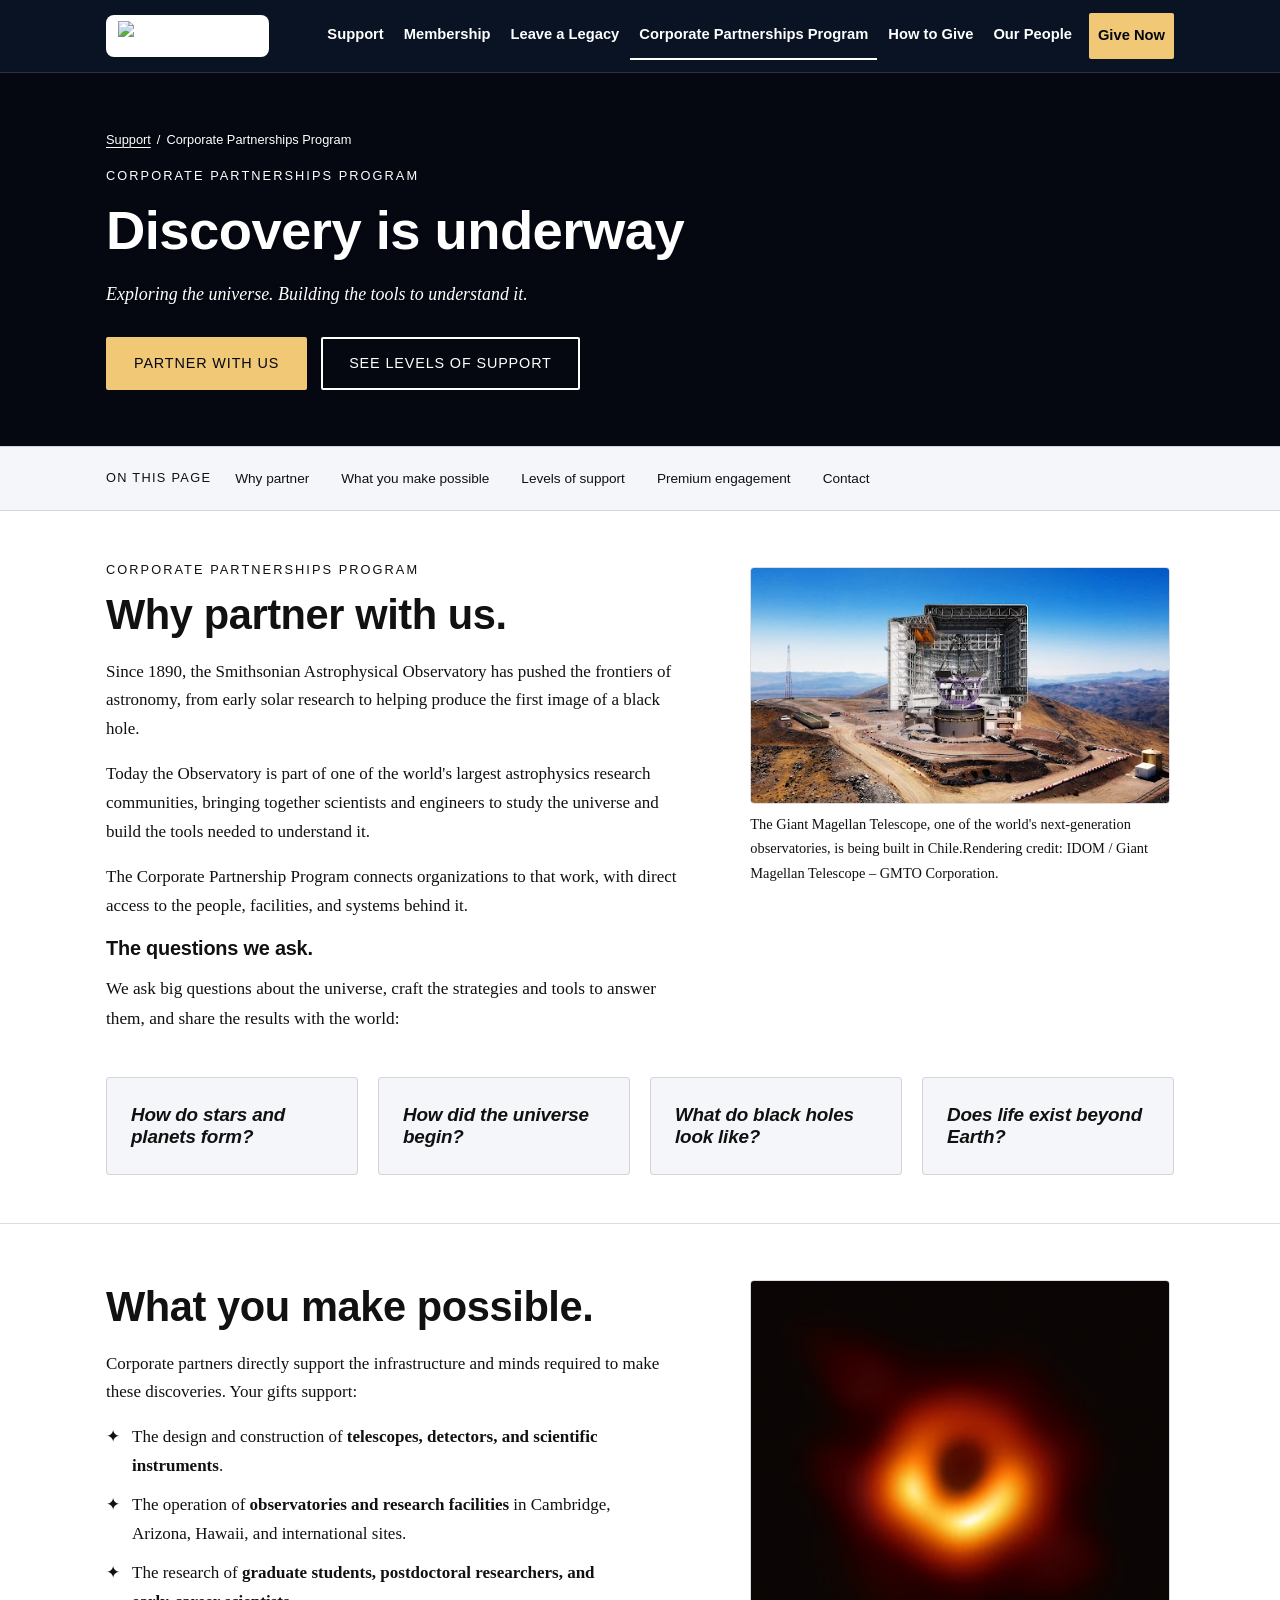
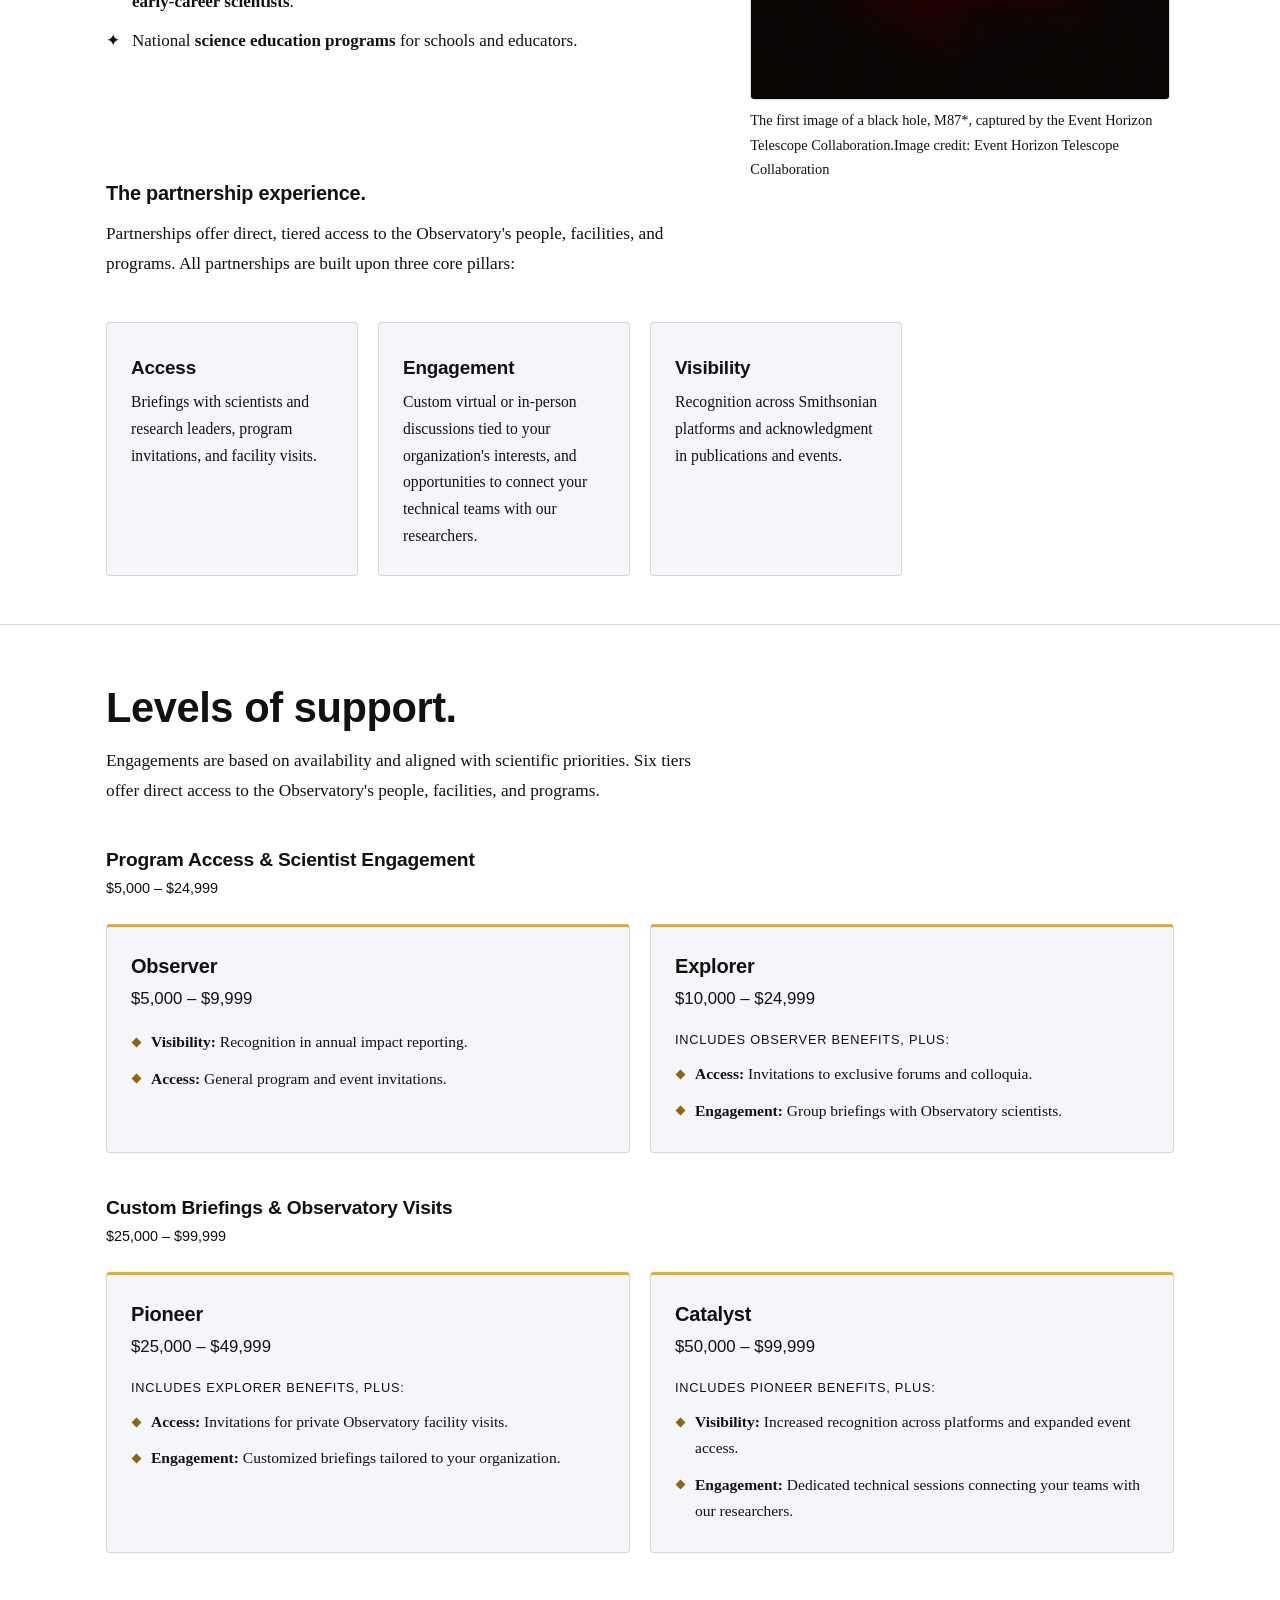
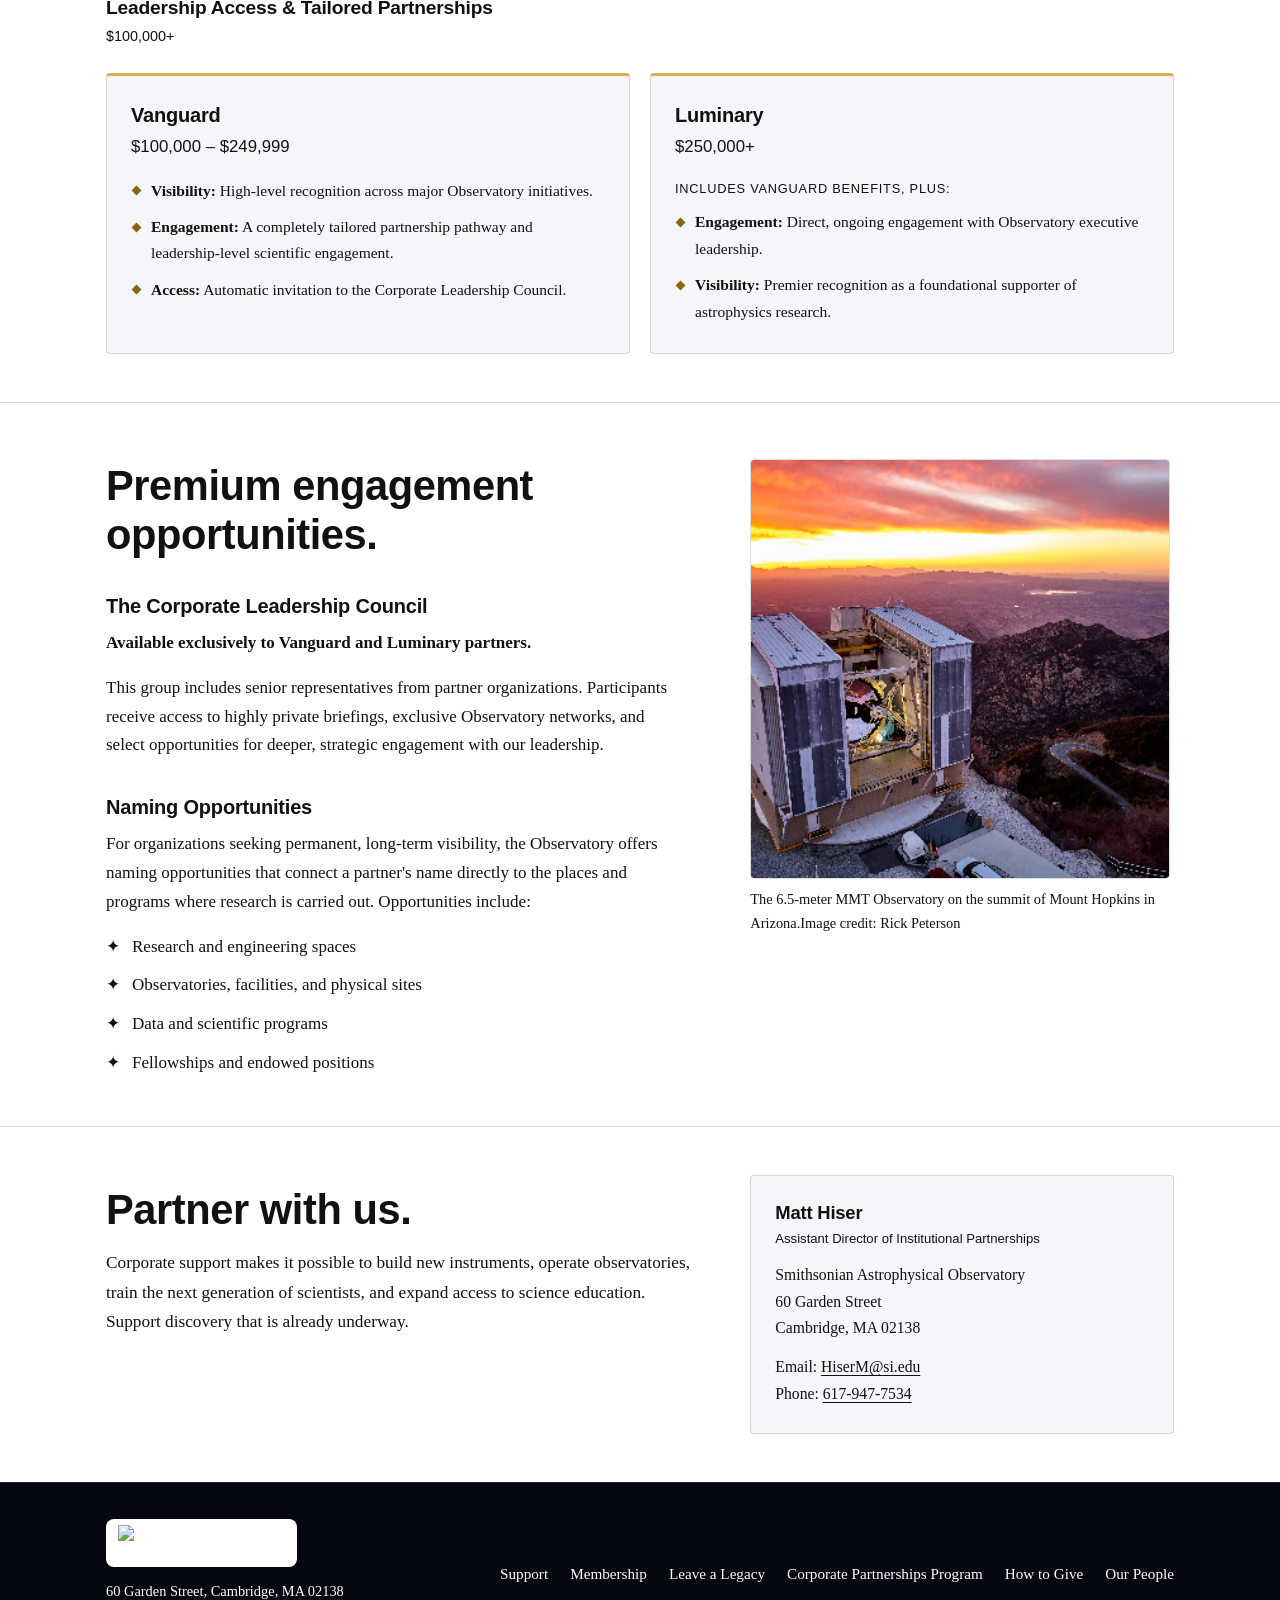
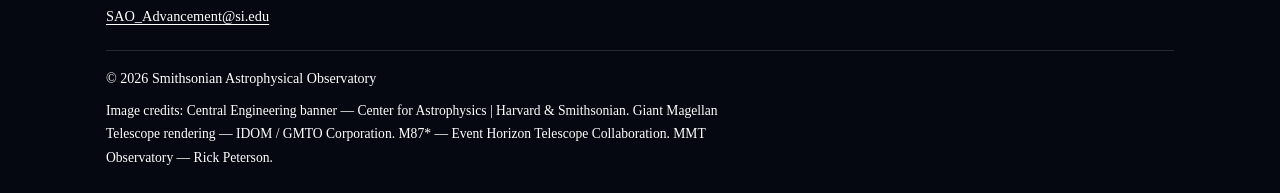
==== commit 4ebc290b: "Add files via upload" ====
--- a/corporate-partnerships-program.html
+++ b/corporate-partnerships-program.html
@@ -14,7 +14,7 @@
 <link rel="icon" href="assets/favicon.svg" type="image/svg+xml">
 <link rel="preload" href="assets/fonts/libre-franklin-latin-800-normal.woff2" as="font" type="font/woff2" crossorigin>
 <link rel="preload" href="assets/fonts/source-serif-4-latin-400-normal.woff2" as="font" type="font/woff2" crossorigin>
-<link rel="stylesheet" href="assets/css/site.css?v=20261120b">
+<link rel="stylesheet" href="assets/css/site.css?v=20261120c">
 <script>document.documentElement.classList.add('js');</script>
 </head>
 <body>
@@ -83,7 +83,7 @@
     </div>
     <figure>
       <img src="assets/images/The%20Giant%20Magellan%20Telescope.jpg" alt="The Giant Magellan Telescope" width="512" height="288" loading="lazy">
-      <figcaption>The Giant Magellan Telescope, one of the world's next-generation observatories, is being built in Chile.</figcaption>
+      <figcaption>The Giant Magellan Telescope, one of the world's next-generation observatories, is being built in Chile.<span class="img-credit">Rendering credit: IDOM / Giant Magellan Telescope – GMTO Corporation.</span></figcaption>
     </figure>
   </div>
   <div class="wrap" id="questions">
@@ -114,7 +114,7 @@
     </div>
     <figure>
       <img src="assets/images/First%20image%20of%20a%20black%20hole%20%28M87%29.jpg" alt="First image of a black hole, M87*" width="330" height="330" loading="lazy">
-      <figcaption>The first image of a black hole, M87*, captured by the Event Horizon Telescope Collaboration.</figcaption>
+      <figcaption>The first image of a black hole, M87*, captured by the Event Horizon Telescope Collaboration.<span class="img-credit">Image credit: Event Horizon Telescope Collaboration</span></figcaption>
     </figure>
   </div>
   <div class="wrap" id="experience">
@@ -235,7 +235,7 @@
     </div>
     <figure>
       <img src="assets/images/6.5-meter%20MMT%20Observatory.jpg" alt="The 6.5-meter MMT Observatory" width="330" height="330" loading="lazy">
-      <figcaption>The 6.5-meter MMT Observatory on the summit of Mount Hopkins in Arizona.</figcaption>
+      <figcaption>The 6.5-meter MMT Observatory on the summit of Mount Hopkins in Arizona.<span class="img-credit">Image credit: Rick Peterson</span></figcaption>
     </figure>
   </div>
 </section>
@@ -284,7 +284,7 @@
     <div class="foot-bottom">
       <p>&copy; 2026 Smithsonian Astrophysical Observatory</p>
     </div>
-    <p class="credits">Image credits: Central Engineering banner — Center for Astrophysics | Harvard &amp; Smithsonian. Giant Magellan Telescope — GMTO Corporation. M87* — Event Horizon Telescope Collaboration. MMT Observatory — Center for Astrophysics | Harvard &amp; Smithsonian.</p>
+    <p class="credits">Image credits: Central Engineering banner — Center for Astrophysics | Harvard &amp; Smithsonian. Giant Magellan Telescope rendering — IDOM / GMTO Corporation. M87* — Event Horizon Telescope Collaboration. MMT Observatory — Rick Peterson.</p>
   </div>
 </footer>
 
